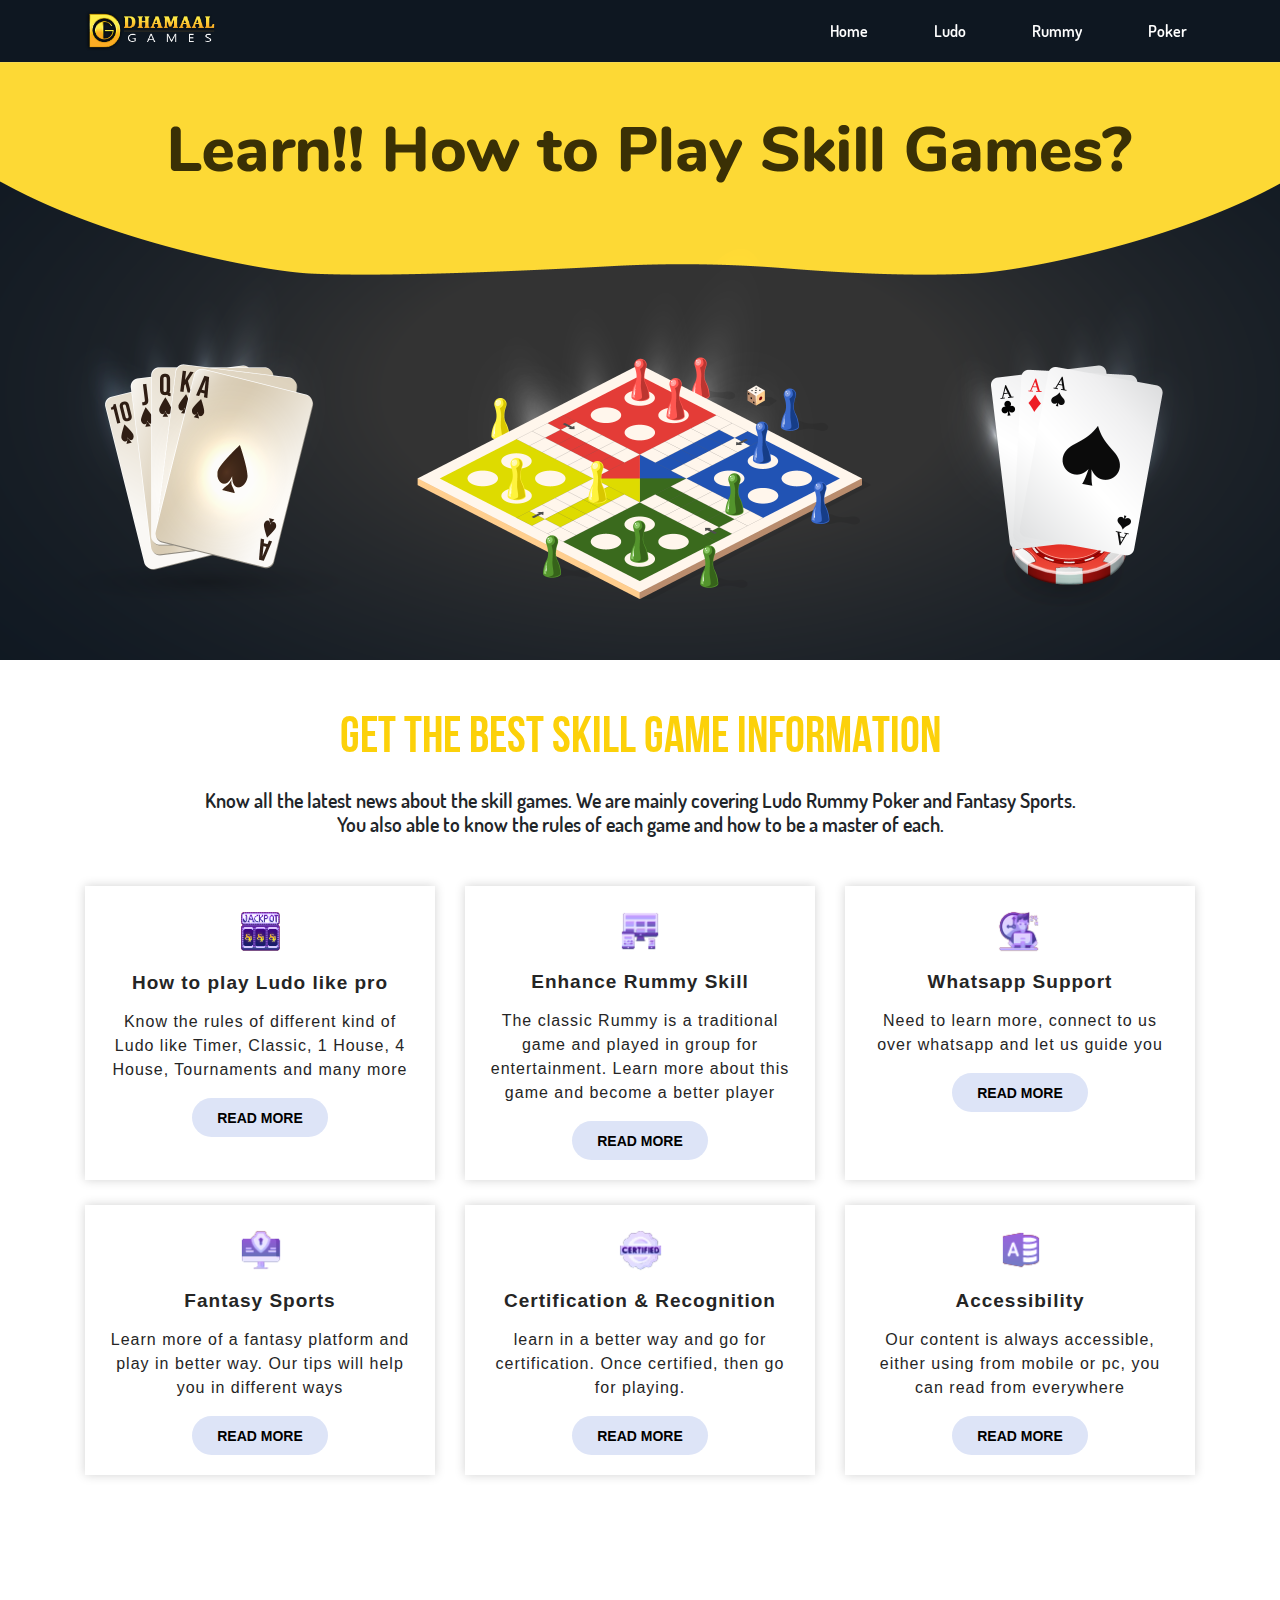
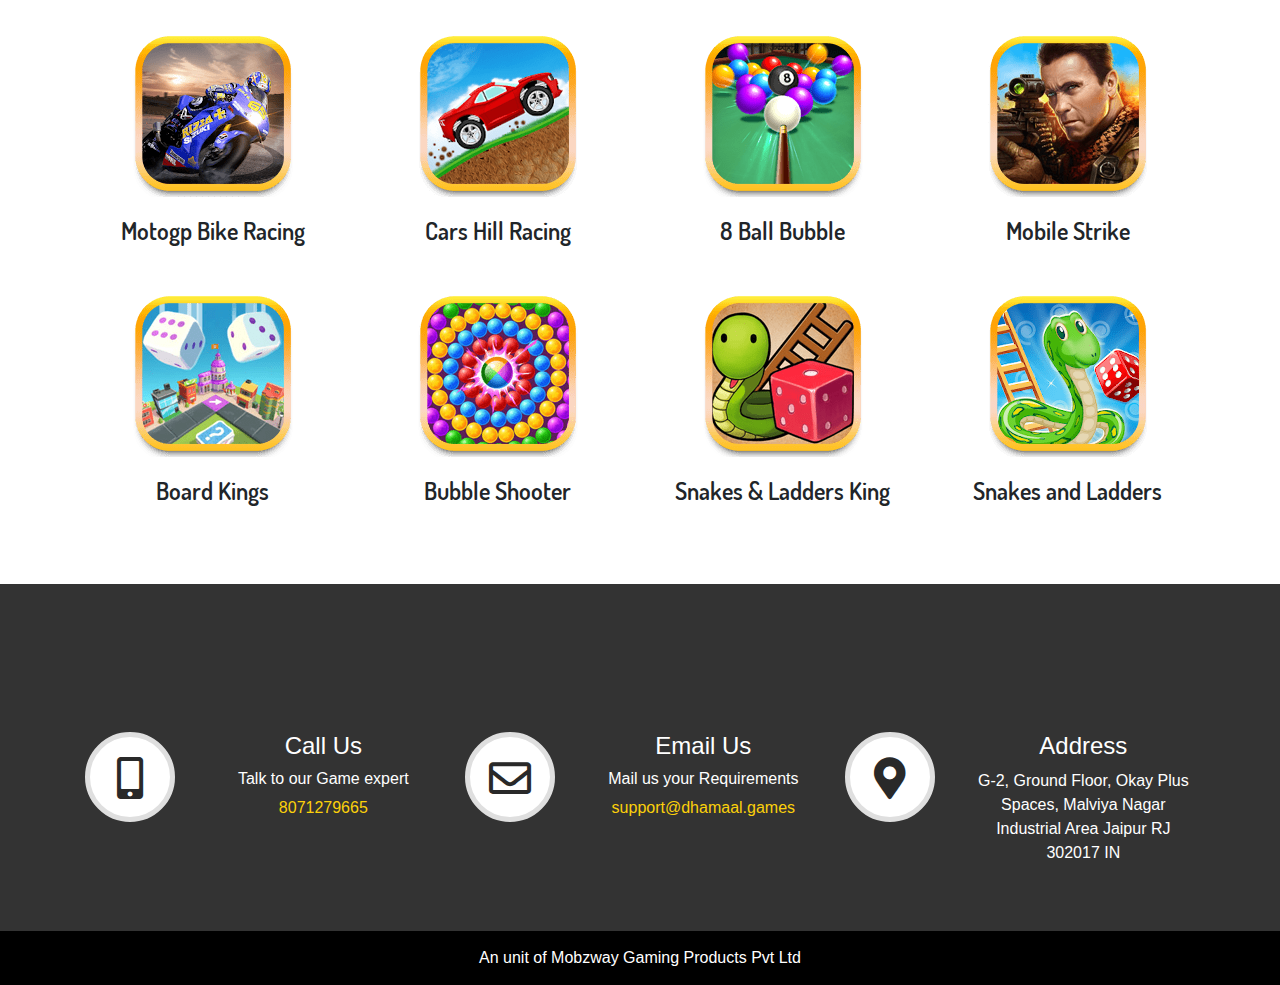
==== index.html @ b9a36ab2 "Add files via upload" ====
<!DOCTYPE html>
<html><head>
<meta http-equiv="content-type" content="text/html; charset=UTF-8">
    <meta charset="UTF-8">
    <meta name="viewport" content="width=device-width, initial-scale=1.0">
    <meta http-equiv="X-UA-Compatible" content="ie=edge">
    <meta author="Rahul Goyal">
    <title>Dhamaal Games</title>
    <meta name="Description" content="mobzway">
    <meta name="robots" content="index, follow">
    <meta name="Language" content="English">
    <meta property="og:title" content="Best Game Development Company - Hire Game Developers">
    <meta property="og:url" content="http://www.yourdomain.com">
    <meta property="og:type" content="website">
    <meta property="og:description" content="Your 160-character description here">
    <meta property="og:image" content="http://www.yourdomain.com /image-name.jpg">
    <meta name="twitter:card" content="summary">
    <meta name="twitter:title" content="Best Game Development Company - Hire Game Developers">
    <meta name="twitter:description" content="Leading game development company develops 2d, 3d games for iOS, Android, Cross-platforms. Top Game designers &amp; developers in India for Unity, AR, VR, HTML5.">
    <meta name="twitter:url" content="http://www.yourdomain.com">
    <meta name="twitter:image" content="http://www.yourdomain.com /image-name.jpg">
    <link rel="stylesheet" href="assets/css/bootstrap.min.css">
    <link rel="stylesheet" href="assets/css/style.css">
    <link rel="stylesheet" href="assets/css/all.css" integrity="sha384-50oBUHEmvpQ+1lW4y57PTFmhCaXp0ML5d60M1M7uH2+nqUivzIebhndOJK28anvf" crossorigin="anonymous">
    <link rel="stylesheet" type="text/css" href="assets/css/animate.css">
    <link rel="stylesheet" href="https://use.fontawesome.com/releases/v5.6.3/css/all.css" integrity="sha384-UHRtZLI+pbxtHCWp1t77Bi1L4ZtiqrqD80Kn4Z8NTSRyMA2Fd33n5dQ8lWUE00s/" crossorigin="anonymous">
     <!-- <link href="https://fonts.googleapis.com/css2?family=Rajdhani:wght@300;400;500;600;700&display=swap" rel="stylesheet"> --> 
</head>
<body>
    
    <!-- header -->
    <header class="fixed-top">
        <div class="container">
            <nav class="navbar navbar-expand-lg">
              <a class="navbar-brand" href="index.html">
                  <img src="assets/img/brand_form.png">
              </a>
              <button class="navbar-toggler collapsed" type="button" data-toggle="collapse" data-target="#collapsibleNavbar" aria-expanded="false">
                <i class="fas fa-bars"></i>
              </button>
              <div class="navbar-collapse collapse" id="collapsibleNavbar" style="">
                <ul class="navbar-nav ml-auto">
                  <li class="nav-item">
                    <a class="nav-link" href="index.html">Home</a>
                  </li>
                  <li class="nav-item">
                    <a class="nav-link" href="ludo.html">Ludo</a>
                  </li>
                  <li class="nav-item">
                    <a class="nav-link" href="rummy.html">Rummy</a>
                  </li>
                  <li class="nav-item">
                    <a class="nav-link" href="poker.html">Poker</a>
                  </li>    
                </ul>
              </div>  
            </nav>
        </div>
    </header>

    <!-- Banner -->
    <section class="banner banner-block" style="">
        <img src="assets/img/banner.png" class="w-100">
        <!-- <div class="overlay_contact_form">
            <img src="assets/img/brand_form.png">
            <h5>WANT TO TRY OUR SOFTWARE?</h5>
            <p>Please share the following details to get a quote &amp; demo of our game software</p>
            <form>
                <div class="input-container">
                    <i class="fa fa-user icon"></i>
                    <input class="input-field" type="text" placeholder="Name" name="name">
                </div>

                <div class="input-container">
                    <i class="fa fa-envelope icon"></i>
                    <input class="input-field" type="email" placeholder="Email" name="email">
                </div>
              
                <div class="input-container">
                    <i class="fa fa-key icon"></i>
                    <input class="input-field" type="password" placeholder="Mobile/Whatsapp" name="pass">
                </div>

                <div class="form_btn">
                    <button type="submit" class="btn">Submit</button>
                    <button type="reset" class="btn">Reset</button>
                </div>
            </form>
        </div> -->
    </section>

    <!-- features -->
    <section class="buy_experience">
        <div class="container">
            <!-- <div class="heading_title text-center">
                <h1><span>FEATURES</span> OF POKER GAME DEVELOPED BY US</h1>
            </div> -->
            <div class="col-md-12 text-center">
                <div class="wow bounceInLeft" data-wow-duration="2s" style="visibility: visible; animation-duration: 2s; animation-name: bounceInLeft;">
                    <h2 class="sub_title"><span class="yellow">Get the best skill</span> <span class="black"> game information</span>
                </h2></div>
            </div>

            <div class="sub_head text-center">
                <h5>Know all the latest news about the skill games. We are mainly covering Ludo Rummy Poker and Fantasy Sports. You also able to know the rules of each game and how to be a master of each.</h5>
            </div>

            <div class="row">
      <div class="col-md-4">
        <div class="w-100 ern text-center">
          <img src="assets/img/1-01.png">
          <h2>How to play Ludo like pro</h2>
          <p>Know the rules of different kind of Ludo like Timer, Classic, 1 House, 4 House, Tournaments and many more</p>
          <a href="ludo.html">
          <button type="button" class="btn btn-outline-primary howToplayEndBtn">READ MORE</button>
        </a>
        </div>
      </div>
      <div class="col-md-4">
        <div class="w-100 ern text-center">
          <img src="assets/img/1-02.png">
          <h2>Enhance Rummy Skill</h2>
          <p>The classic Rummy is a traditional game and played in group for entertainment. Learn more about this game and become a better player</p>
          <a href="rummy.html">
          <button type="button" class="btn btn-outline-primary howToplayEndBtn">READ MORE</button>
      </a>
        </div>
      </div>
      <div class="col-md-4">
        <div class="w-100 ern text-center">
          <img src="assets/img/1-03.png">
          <h2>Whatsapp Support</h2>
          <p>Need to learn more, connect to us over whatsapp and let us guide you </p>
          <button type="button" class="btn btn-outline-primary howToplayEndBtn">READ MORE</button>
        </div>
      </div>
    </div>
    <div class="row" style="margin-top: 25px;">
      <div class="col-md-4">
        <div class="w-100 ern text-center">
          <img src="assets/img/1-04.png">
          <h2>Fantasy Sports</h2>
          <p>Learn more of a fantasy platform and play in better way. Our tips will help you in different ways</p>
          <button type="button" class="btn btn-outline-primary howToplayEndBtn">READ MORE</button>
        </div>
      </div>
      <div class="col-md-4">
        <div class="w-100 ern text-center">
          <img src="assets/img/1-05.png">
          <h2>Certification & Recognition</h2>
          <p>learn in a better way and go for certification. Once certified, then go for playing.</p>
          <button type="button" class="btn btn-outline-primary howToplayEndBtn">READ MORE</button>
        </div>
      </div>
      <div class="col-md-4">
        <div class="w-100 ern text-center">
          <img src="assets/img/1-06.png">
          <h2>Accessibility</h2>
          <p>Our content is always accessible, either using from mobile or pc, you can read from everywhere</p>
          <button type="button" class="btn btn-outline-primary howToplayEndBtn">READ MORE</button>
        </div>
      </div>
    </div>
        </div>
    </section>

    <!-- like product -->
    <section class="like_product">
        <div class="container">
            <!-- <div class="heading_title text-center">
                <h1><span>OUR</span> Game Development Specialization</h1>
            </div> -->
            <div class="col-md-12 text-center">
                <div class="wow bounceInLeft" data-wow-duration="2s" style="visibility: visible; animation-duration: 2s; animation-name: bounceInLeft;">
                    <h2 class="sub_title"><span class="yellow">OUR</span> <span class="black">Game Development Specialization</span></h2>
                </div>
            </div>

            <div class="row row1">
                <div class="col-lg-3 col-md-4 col-sm-6 col-6 col1">
                    <div class="product_image">
                        <img src="assets/img/game-work1.png">
                    </div>
                    <h4>Motogp Bike Racing</h4>
                </div>

                <div class="col-lg-3 col-md-4 col-sm-6 col-6 col1">
                    <div class="product_image">
                        <img src="assets/img/game-work2.png">
                    </div>
                    <h4>Cars Hill Racing</h4>
                </div>

                <div class="col-lg-3 col-md-4 col-sm-6 col-6 col1">
                    <div class="product_image">
                        <img src="assets/img/game-work3.png">
                    </div>
                    <h4>8 Ball Bubble</h4>
                </div>

                <div class="col-lg-3 col-md-4 col-sm-6 col-6 col1">
                    <div class="product_image">
                        <img src="assets/img/game-work4.png">
                    </div>
                    <h4>Mobile Strike</h4>
                </div>

                <div class="col-lg-3 col-md-4 col-sm-6 col-6 col1">
                    <div class="product_image">
                        <img src="assets/img/game-work5.png">
                    </div>
                    <h4>Board Kings</h4>
                </div>

                <div class="col-lg-3 col-md-4 col-sm-6 col-6 col1">
                    <div class="product_image">
                        <img src="assets/img/game-work6.png">
                    </div>
                    <h4>Bubble Shooter</h4>
                </div>

                <div class="col-lg-3 col-md-4 col-sm-6 col-6 col1">
                    <div class="product_image">
                        <img src="assets/img/game-work7.png">
                    </div>
                    <h4>Snakes &amp; Ladders King</h4>
                </div>

                <div class="col-lg-3 col-md-4 col-sm-6 col-6 col1">
                    <div class="product_image">
                        <img src="assets/img/game-work8.png">
                    </div>
                    <h4>Snakes and Ladders</h4>
                </div>

            </div>
        </div>
    </section>

    <!-- contact us -->
    <section class="contact_us" id="contact_section">
        <div class="overlay">
            <div class="container">
                <!-- <div class="heading_title text-center">
                    <h1><span>OUR</span> Game Development Specialization</h1>
                </div> -->
                <div class="col-md-12 text-center">
                    <div class="wow bounceInLeft" data-wow-duration="2s" style="visibility: visible; animation-duration: 2s; animation-name: bounceInLeft;">
                        <h2 class="sub_title"><span class="black_bg_head_yellow">CONTACT</span> <span class="black_bg_head_white">US</span></h2>
                    </div>
                </div>

                <div class="row row1">
                    <div class="col-md-4 contact_column">
                        <div class="row">
                            <div class="col-md-4 col-4 col1">
                                <i class="fas fa-mobile-alt"></i>
                            </div>
                            <div class="col-md-8 col-8 col2">
                                <h4>Call Us</h4>
                                <h6>Talk to our Game expert</h6>
                                <p>8071279665</p>
                            </div>
                        </div>
                    </div>

                    <div class="col-md-4 contact_column">
                        <div class="row">
                            <div class="col-md-4 col-4 col1">
                                <i class="far fa-envelope"></i>
                            </div>
                            <div class="col-md-8 col-8 col2">
                                <h4>Email Us</h4>
                                <h6>Mail us your Requirements</h6>
                                <p>support@dhamaal.games</p>
                            </div>
                        </div>
                    </div>

                    <div class="col-md-4 contact_column">
                        <div class="row">
                            <div class="col-md-4 col-4 col1">
                                <i class="fas fa-map-marker-alt"></i>
                            </div>
                            <div class="col-md-8 col-8 col2">
                                <h4>Address</h4>
                                <address>G-2, Ground Floor, Okay Plus Spaces, Malviya Nagar Industrial Area Jaipur RJ 302017 IN</address>
                            </div>
                        </div>
                    </div>
                </div>
            </div>
        </div>
    </section>

    <footer>
        <p>An unit of Mobzway Gaming Products Pvt Ltd</p>
    </footer>


    

    <script src="assets/js/jquery.js"></script>
    <script src="assets/js/swiper.min.js"></script>
    <script src="assets/js/bootstrap.min.js"></script>
    <script src="assets/js/wow.js"></script>

    <script>
        new WOW().init();
    </script>


</body></html>
---- assets/css/style.css ----
/*********************font family***********************/
@font-face{
  font-family: 'BebasNeue Bold';
  src: url('../font/BebasNeue Bold.ttf');
}
@font-face{
  font-family: 'Dosis-SemiBold';
  src: url('../font/Dosis-SemiBold.ttf');
}
@font-face{
  font-family: 'Dosis-Book';
  src: url('../font/Dosis-Book.ttf');
}
.fa-user::before {
  content: "\f007";
}
/*********************common css***********************/
.yellow{animation:yellow_black 8s infinite  ease;}
.black{animation:black_yellow 8s infinite  ease;}
@keyframes yellow_black {0%{color:#fcd10a;}50%{color:#202020;}100%{color:#fcd10a;}}
@keyframes black_yellow {0%{color:#202020;}50%{color:#fcd10a;}100%{color:#202020;}}

.black_bg_head_yellow {color: #fcd10a;animation: myy 8s infinite ease;}
.black_bg_head_white {color: #fff;animation: myyy 8s infinite ease;}
@keyframes myy {0% {color: #fcd10a;}50% {color: #fff;}100% {color: #fcd10a;}}
@keyframes myyy {0% {color: #fff;}50% {color: #fcd10a;}100% {color: #fff;}}

.sub_title {
  padding: 50px 0 10px 0;
    font-size: 50px;
    font-family: 'BebasNeue Bold';
    font-weight: normal;
    text-transform: uppercase;
    color: #fcd10a;
}
.sub_head h5{
  font-family: 'Dosis-SemiBold';
  padding-bottom: 50px;
  width: 80%;
  margin: auto;
}

.contact_btn{
  background-color: #fcd10a;
    color: black;
    padding: 5px 24px;
    border-radius: 25px;
    font-size: 24px;
    margin-top: 20px;
    font-family: 'BebasNeue Bold';
    position: relative;
    z-index: 0;
  display: inline-block;
}
.contact_btn:before{
  position: absolute;
  content:'';
  width: 100%;
  height: 100%;
  background-color: #fff;
  border-radius: 20px;
  transform: scaleY(0);
  transform-origin: top;
  transition: ease 0.3s;
  left: 0;
  top:0;
  z-index: -1;
}
.contact_btn:hover:before{
  transform: scaleY(1);
}
.contact_btn:hover{
  color:#202020;
  text-decoration: none;
}


/*********************header css***********************/
header{
  background-color: #0e1721;
  padding: 5px 0px;
  box-shadow: 0 0 1px 0px #ddd;
}
header .navbar{
  padding: 0;
}
header .navbar button{
  background-color: white;
}
header .navbar button:focus{
  outline: none;
}
header .navbar img{
  width: 130px;
}
header .navbar .collapse ul li {
  margin-left: 50px;
}
header .navbar .collapse ul li a{
  color: white;
  font-family: 'Dosis-SemiBold';
}
header .navbar .collapse ul li a:hover{
  color: #fcd10a;
}

/*********************banner css***********************/
/*.banner{
  height: 100vh;
  background-size: cover;
}*/
.banner .overlay_contact_form{
    position: absolute;
    right: 9%;
    top: 55%;
    transform: translateY(-50%);
    background-color: #000000d1;
    width: 27%;
    padding: 20px;
    text-align: center;
    border-radius: 20px;
}
.banner .overlay_contact_form img{
  width: 60%;
}
.banner .overlay_contact_form h5{
  background-color: #0080009c;
    color: white;
    padding: 10px;
    margin-top: 20px;
    border-radius: 25px;
}
.banner .overlay_contact_form p{
  font-size: 14px;
  color: white;
  padding: 15px 0px;
}
.banner .overlay_contact_form form .input-container {
    display: flex;
    width: 100%;
    margin-bottom: 20px;
}
.banner .overlay_contact_form form .input-container .icon {
    padding: 10px;
    background-color: #0080009c;
    color: white;
    text-align: center;
    border: 1px solid gray;
}
.banner .overlay_contact_form form .input-container .input-field {
    width: 100%;
  padding-left: 10px;
    outline: none;
    border-radius: 0;
    border: 1px solid gray;
    border-left: none;
    font-size: 14px;
    background-color: #000000d1;
    color: white;
}
.banner .overlay_contact_form form .btn {
    background-color: #0080009c;
    color: white;
    padding: 8px 0px;
    width: 30%;
    border: none;
    cursor: pointer;
}
.banner .overlay_contact_form form .btn:hover {
    background-color: green;
}
.banner .overlay_contact_form form .btn:focus{
  box-shadow: none;
}

/*********************buy teen patti software css***********************/
.buy_experience .row1 .col1{
  text-align: center;
    padding: 30px 20px;
    box-shadow: 0px 0px 10px #d2d2d2;
    margin-bottom: 50px;
}
.buy_experience .row1 .col1:hover{
    box-shadow: 0px 0px 20px #d2d2d2;
}
.buy_experience .row1 .col1 .image{
  margin: auto;
    background-color: black;
    border-radius: 50%;
    width: 120px;
    height: 120px;
}
.buy_experience .row1 .col1 .image img{
  width: 80px;
  padding-top: 20px;
}
.buy_experience .row1 .col1 h4{
  padding-top: 25px;
    font-family: 'Dosis-SemiBold';
}

/*********************like_product section***************************/
.like_product{
  background-image: url('../img/feature_bg.png');
  background-size: cover;
}
.like_product .row1{
  padding: 10px 0px 50px 0px;
}
.like_product .row1 .col1{
  text-align: center;
  padding-top: 20px;
}

.like_product .row1 .col1 h4{
  font-family: 'Dosis-SemiBold';
  padding: 20px 0px;
} 

/*********************contact us section***************************/
.contact_us{
  background-image: url('../img/contact_bg.jpg');
  background-size: cover;
}
.contact_us .overlay{
  background-color: #000000cc;
}
.contact_us .row1{
  padding-top: 20px;
}
.contact_us .row1 .contact_column{
  padding-bottom: 50px;
}
.contact_us .row1 .col1 i{
  background-color: white;
  color: #292929;
  font-size: 42px;
  width: 90px;
  height: 90px;
  border-radius: 50%;
  padding-top: 20px;
  text-align: center;
  border: 5px solid #dfdfdf;
}
.contact_us .row1 .col2{
  text-align: center;
  color: white;
}
.contact_us .row1 .col2 p{
  color: #fcd10a;
}
.ern {
  height: 100%;
}
.ern {
  box-shadow: 0px 0px 10px #d2d2d2;
  padding: 20px;
  transition: all .4s linear;
}
.ern:hover {
  box-shadow: 0px 0px 20px #d2d2d2;
}
.ern img {
  width: 50px;
}
.ern h2 {
  font-size: 19px;
  font-weight: 700;
  letter-spacing: 1px;
  color: #252525;
  letter-spacing: 1px;
  margin: 15px 0;
}
.ern p, .contentblack {
  color: #252525;
  font-weight: 300;
  letter-spacing: 1px;
}

/*********************footer section***************************/
footer{
  background-color: black;
}
footer p{
  color: white;
  padding: 15px;
  margin: 0;
  text-align: center;
}
.banners img {
  width: 100%;
  height: auto;
}
.bg-one {
  background: #F8F9FA;
}
.my-sm-5 {
  margin-bottom: 3rem !important;
}
.text-muted {
  color: #6c757d;
}
.image-wrapper {
  background-size: cover;
  background-position: center;
  background-repeat: no-repeat;
  height: auto;
}
.howToplayEndBtn {
  background: #dde4f7;
  padding: 10px 25px 8px;
  border: none;
  font-weight: bold;
  font-size: 14px;
  border-radius: 2rem;
}
.text-center .text-dark ~ .text-muted {
  font-weight: 600 !important;
  color: #343a40 !important;
}
#content p {
  color: #343a40 !important;
}
.accordion-item-header {
  min-height: 3.5rem;
  line-height: 1.25rem;
  font-weight: bold;
  display: flex;
  align-items: center;
  position: relative;
  cursor: pointer;
}
.faqs-rummy .accordion-item {
  border-bottom: 0px !important;
}
.accordion-item {
  background-color: #fff;
  color: #111;
  margin: 0.5rem 0;
}

.accordion-item-header::after {

    content: "\002B";
    font-size: 2rem;
    position: absolute;
    right: 1rem;

}
.faqs p {
  color: #343a40;
}
.accordion-item-header.active::after {
  content: "\2212";
}
.faqs-rummy .accordion-item .accordion-item-body-content {
  border-image: linear-gradient(to right, transparent, #34495e, transparent) 1 !important;
}
.accordion-item-body-content {
  padding: 1rem 0;
  line-height: 1.5rem;
  border-top: 1px solid;
}
#glossary-faq .col-md-6 img.marg-auto {
  width: 140px;
  height: 140px;
}
.marg-auto {
  display: block;
  margin: 0 auto;
  margin-bottom: 0px;
}
.btn:not(:disabled):not(.disabled) {
  cursor: pointer;
  color: #000 !important;
}
.buttonRadius {
  border-radius: 2rem;
  vertical-align: middle;
}
.bg-light {
  background-color: #f8f9fa !important;
}

.img-fluid {
  display: block;
  width: 100%;
  border-radius: 8px;
  transition: transform 400ms;
  transform: scale(0.9);
  transform-origin: center center;
  z-index: 1;
}
.img-fluid {
  max-width: 100%;
  height: auto;
}
.splide .splide__slide.is-active img {
  transform: scale(1.3);
  position: relative;
  z-index: 999;
}
.sub-hd-block {
  font-family: 'BebasNeue Bold';
  font-size: 28px;
}
section#content {
  padding: 2rem 0;
}
.accordion-item-body {
  clear: both;
}
.accordion-item-body {
  max-height: 0;
  overflow: hidden;
  transition: max-height 0.2s ease-out;
}
.imageclass-add img {
  width: 100%;
  margin-top: 95px;
}
.banners-top ~ .mobnumRow.bg-one .my-sm-5 {
  margin-top: 0 !important;
}
.list-block-all {
  padding: 0;
}
body {
  padding-top: 60px;
}
.howToplayEndBtn:hover {
  background: #fdd935;
}




  @media (min-width: 576px)
.p-sm-3 {
  padding: 1rem !important;
}
}
@media screen and (max-width: 767px){
  .banner .overlay_contact_form{
      width: 75%;
      top: 58%;
      right: 0;
      left: 0;
      margin: 0px auto;
  }
  .sub_title {
    font-size: 34px;
  }
  .like_product .row1 .col1 h4 {
    font-size: 17px;
    padding: 10px 0px;
  }
  .buy_experience .row1 .col1 {
    padding: 15px;
  }
  .buy_experience .row1 .col1 h4 {
    font-size: 17px;
    padding-top: 15px;
  }
}

@media screen and (max-width: 991px){
  header .navbar .collapse ul li {
    margin-left: 0px;
  }
}

@media screen and (min-width: 768px) and (max-width: 991px){
  .banner .overlay_contact_form{
      width: 37%;
  }
  .contact_us .row1 .col1 i{
    font-size: 30px;
    width: 70px;
    height: 70px;
    padding-top: 18px;
    border: 3px solid #dfdfdf;
  }
}

@media screen and (min-width: 992px) and (max-width: 1199px){
  .banner .overlay_contact_form{
      width: 32%;
  }
}
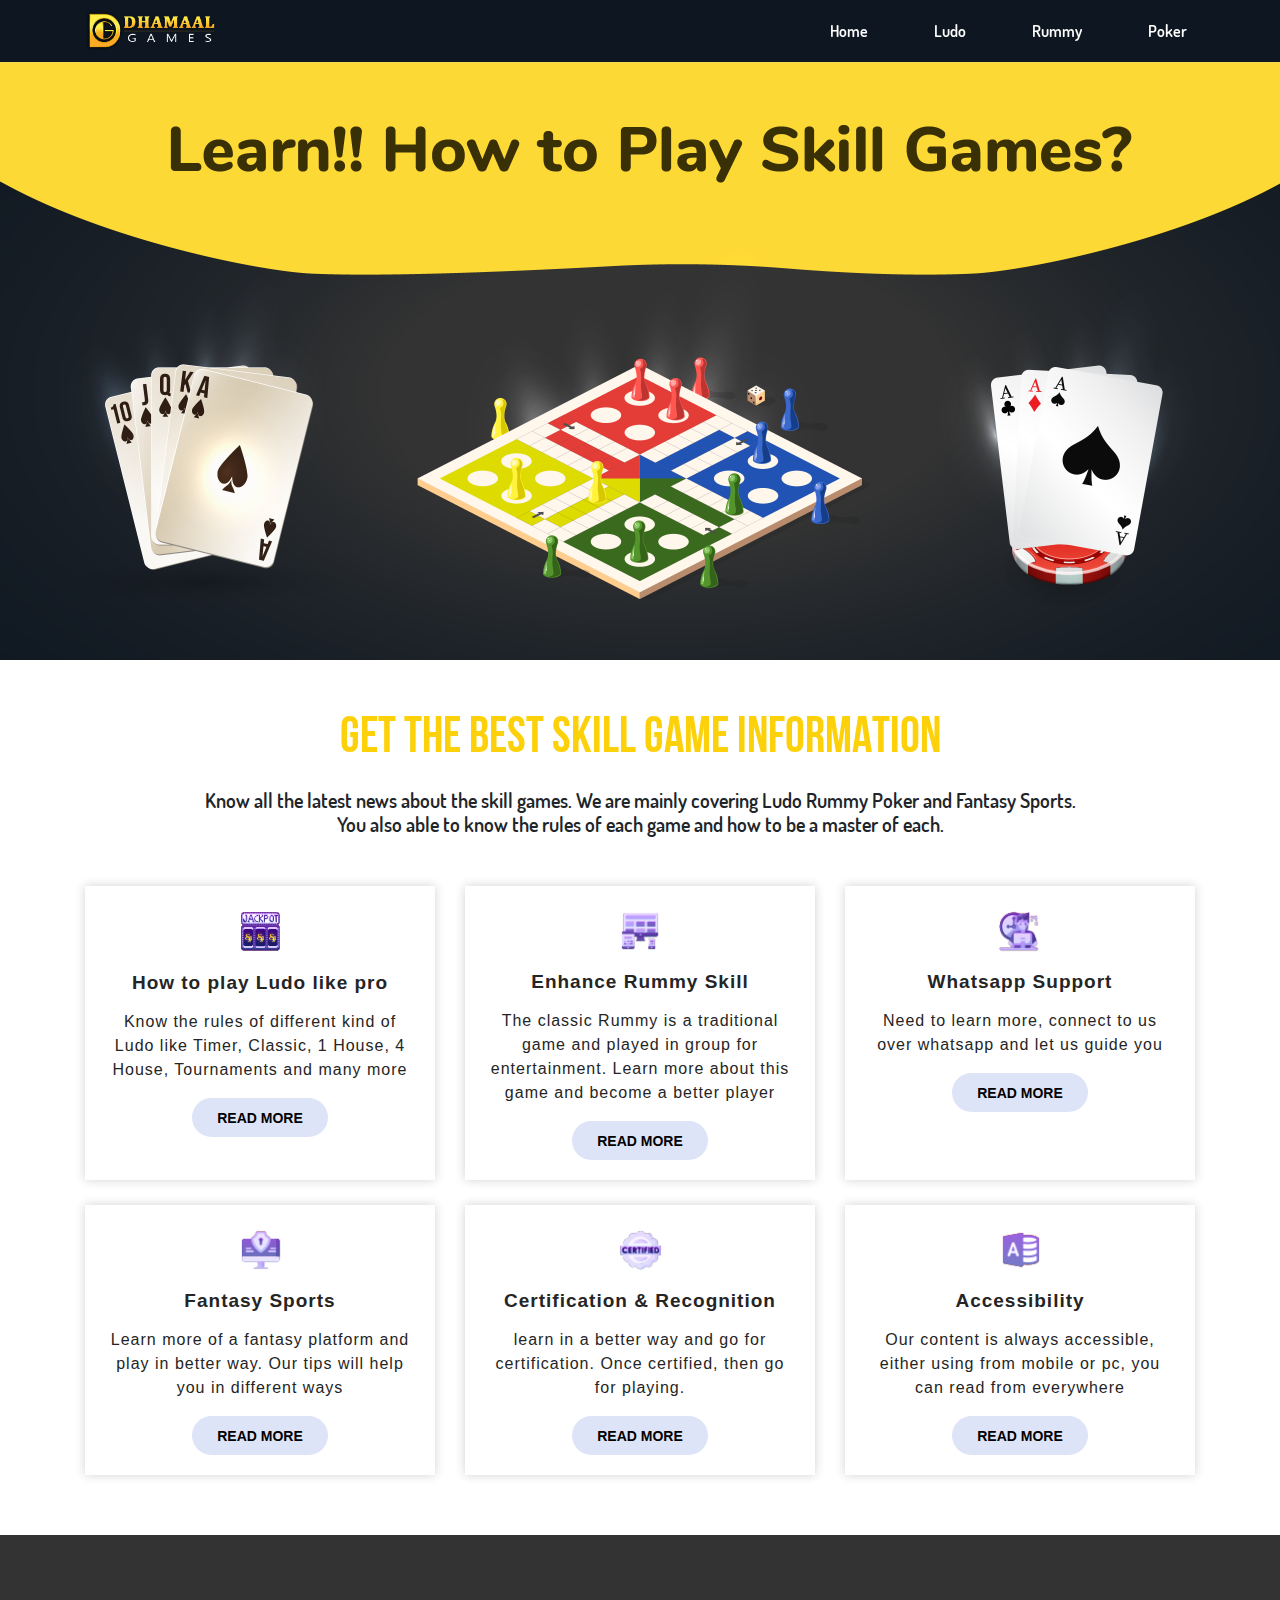
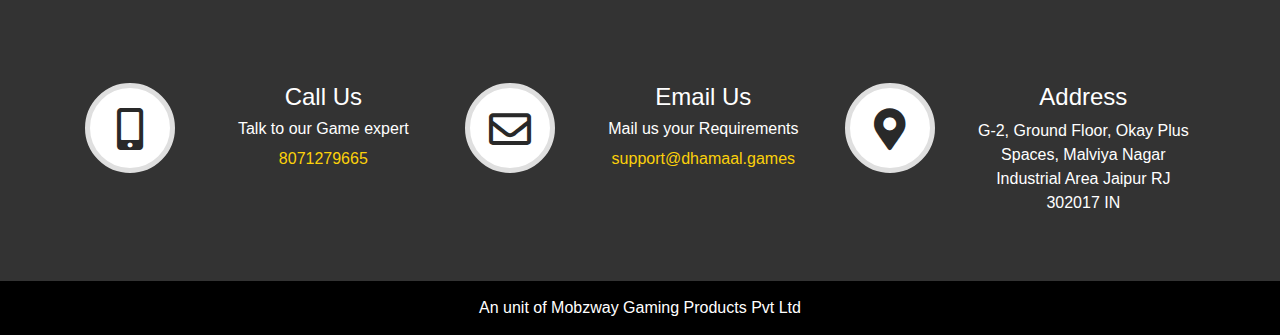
==== commit b3d262ae: "Add files via upload" ====
--- a/index.html
+++ b/index.html
@@ -90,7 +90,7 @@
     </section>
 
     <!-- features -->
-    <section class="buy_experience">
+    <section class="buy_experience" style="padding-bottom: 60px;">
         <div class="container">
             <!-- <div class="heading_title text-center">
                 <h1><span>FEATURES</span> OF POKER GAME DEVELOPED BY US</h1>
@@ -165,11 +165,9 @@
     </section>
 
     <!-- like product -->
-    <section class="like_product">
+    <!-- <section class="like_product">
         <div class="container">
-            <!-- <div class="heading_title text-center">
-                <h1><span>OUR</span> Game Development Specialization</h1>
-            </div> -->
+           
             <div class="col-md-12 text-center">
                 <div class="wow bounceInLeft" data-wow-duration="2s" style="visibility: visible; animation-duration: 2s; animation-name: bounceInLeft;">
                     <h2 class="sub_title"><span class="yellow">OUR</span> <span class="black">Game Development Specialization</span></h2>
@@ -235,7 +233,7 @@
 
             </div>
         </div>
-    </section>
+    </section> -->
 
     <!-- contact us -->
     <section class="contact_us" id="contact_section">
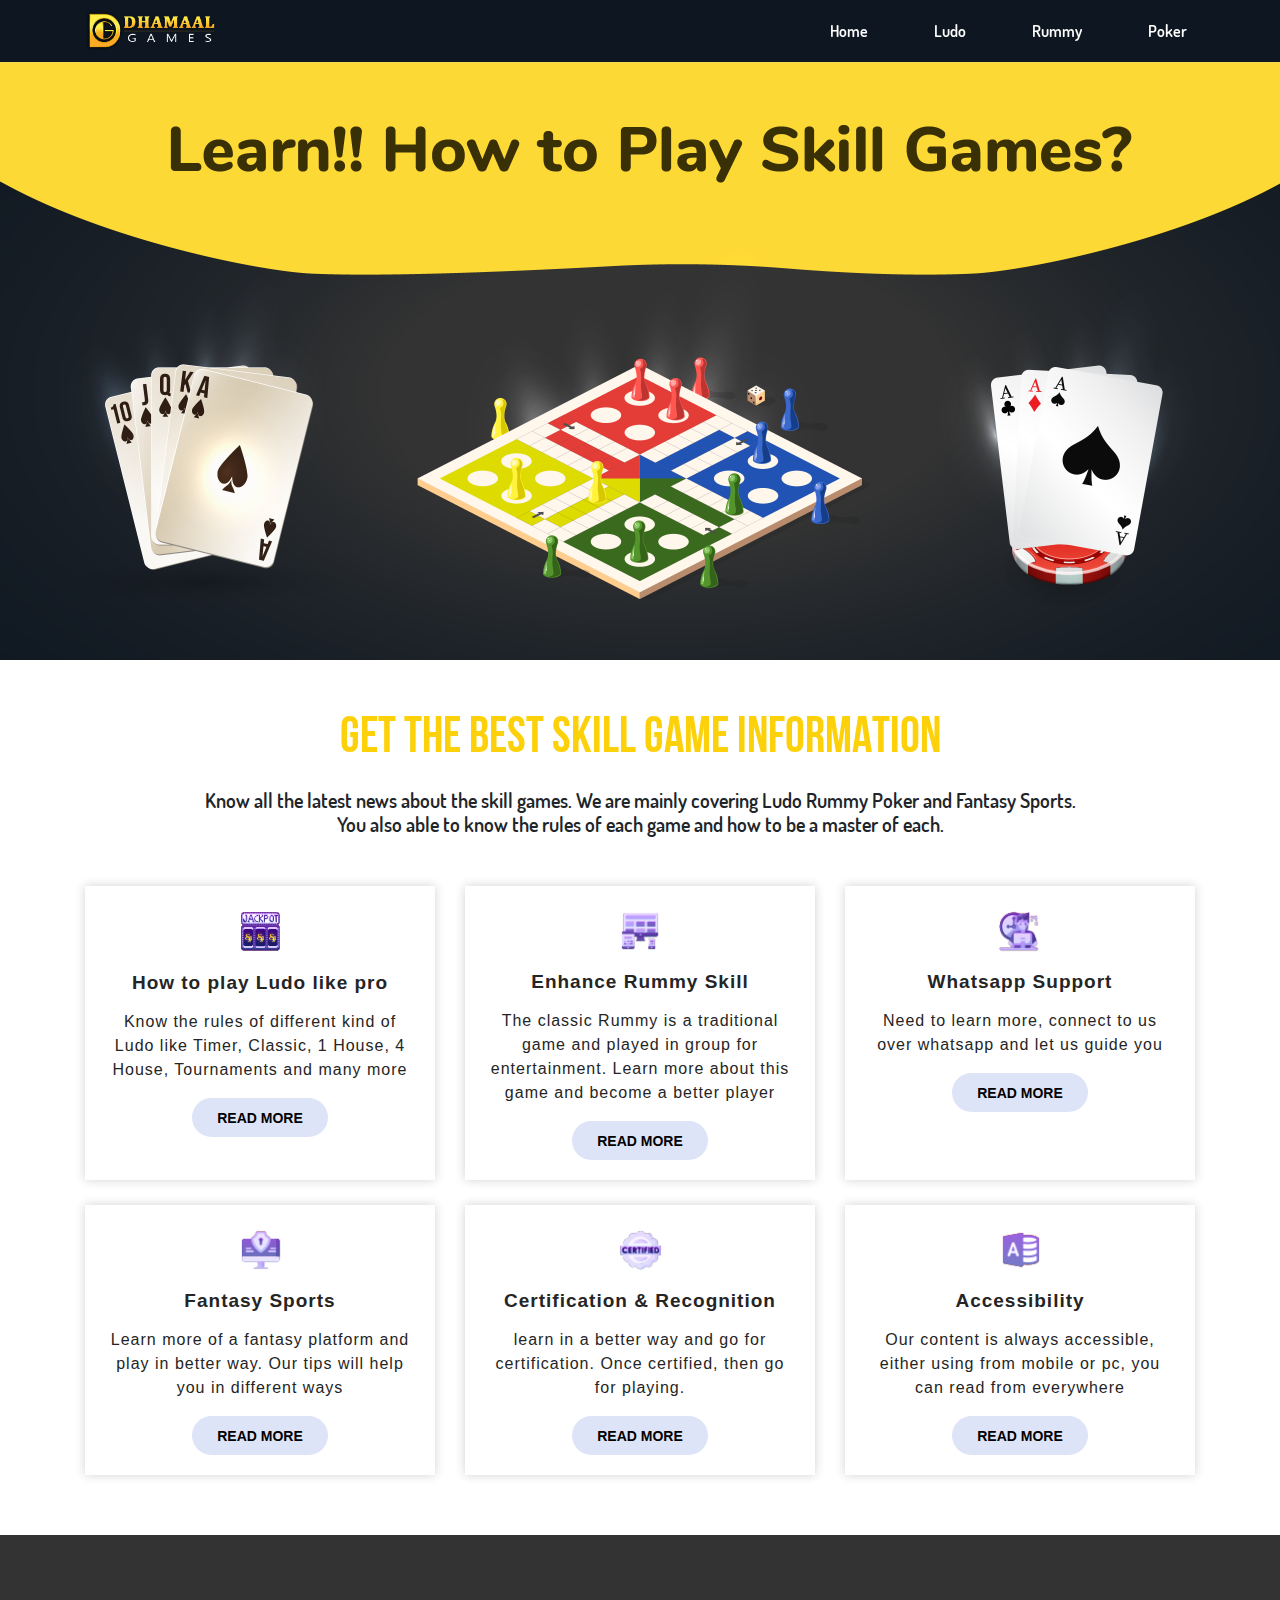
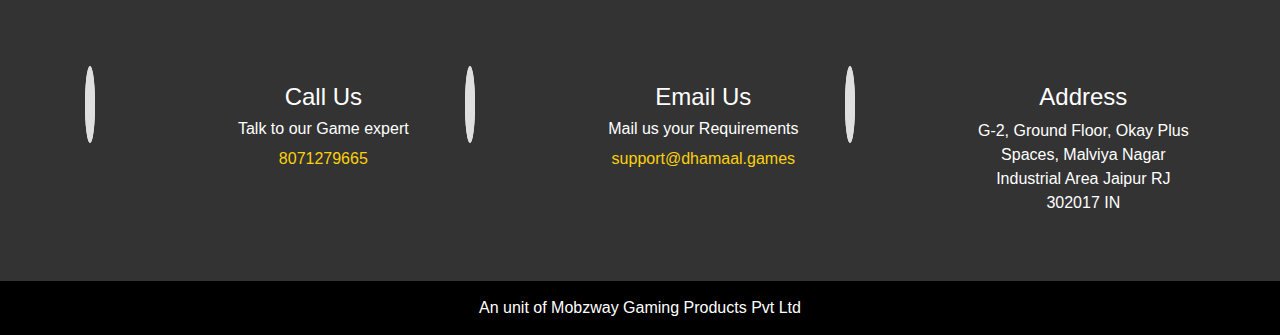
==== commit 14aa3325: "Add files via upload" ====
--- a/index.html
+++ b/index.html
@@ -21,7 +21,7 @@
     <meta name="twitter:image" content="http://www.yourdomain.com /image-name.jpg">
     <link rel="stylesheet" href="assets/css/bootstrap.min.css">
     <link rel="stylesheet" href="assets/css/style.css">
-    <link rel="stylesheet" href="assets/css/all.css" integrity="sha384-50oBUHEmvpQ+1lW4y57PTFmhCaXp0ML5d60M1M7uH2+nqUivzIebhndOJK28anvf" crossorigin="anonymous">
+    
     <link rel="stylesheet" type="text/css" href="assets/css/animate.css">
     <link rel="stylesheet" href="https://use.fontawesome.com/releases/v5.6.3/css/all.css" integrity="sha384-UHRtZLI+pbxtHCWp1t77Bi1L4ZtiqrqD80Kn4Z8NTSRyMA2Fd33n5dQ8lWUE00s/" crossorigin="anonymous">
      <!-- <link href="https://fonts.googleapis.com/css2?family=Rajdhani:wght@300;400;500;600;700&display=swap" rel="stylesheet"> --> 
@@ -164,76 +164,7 @@
         </div>
     </section>
 
-    <!-- like product -->
-    <!-- <section class="like_product">
-        <div class="container">
-           
-            <div class="col-md-12 text-center">
-                <div class="wow bounceInLeft" data-wow-duration="2s" style="visibility: visible; animation-duration: 2s; animation-name: bounceInLeft;">
-                    <h2 class="sub_title"><span class="yellow">OUR</span> <span class="black">Game Development Specialization</span></h2>
-                </div>
-            </div>
-
-            <div class="row row1">
-                <div class="col-lg-3 col-md-4 col-sm-6 col-6 col1">
-                    <div class="product_image">
-                        <img src="assets/img/game-work1.png">
-                    </div>
-                    <h4>Motogp Bike Racing</h4>
-                </div>
-
-                <div class="col-lg-3 col-md-4 col-sm-6 col-6 col1">
-                    <div class="product_image">
-                        <img src="assets/img/game-work2.png">
-                    </div>
-                    <h4>Cars Hill Racing</h4>
-                </div>
-
-                <div class="col-lg-3 col-md-4 col-sm-6 col-6 col1">
-                    <div class="product_image">
-                        <img src="assets/img/game-work3.png">
-                    </div>
-                    <h4>8 Ball Bubble</h4>
-                </div>
-
-                <div class="col-lg-3 col-md-4 col-sm-6 col-6 col1">
-                    <div class="product_image">
-                        <img src="assets/img/game-work4.png">
-                    </div>
-                    <h4>Mobile Strike</h4>
-                </div>
-
-                <div class="col-lg-3 col-md-4 col-sm-6 col-6 col1">
-                    <div class="product_image">
-                        <img src="assets/img/game-work5.png">
-                    </div>
-                    <h4>Board Kings</h4>
-                </div>
-
-                <div class="col-lg-3 col-md-4 col-sm-6 col-6 col1">
-                    <div class="product_image">
-                        <img src="assets/img/game-work6.png">
-                    </div>
-                    <h4>Bubble Shooter</h4>
-                </div>
-
-                <div class="col-lg-3 col-md-4 col-sm-6 col-6 col1">
-                    <div class="product_image">
-                        <img src="assets/img/game-work7.png">
-                    </div>
-                    <h4>Snakes &amp; Ladders King</h4>
-                </div>
-
-                <div class="col-lg-3 col-md-4 col-sm-6 col-6 col1">
-                    <div class="product_image">
-                        <img src="assets/img/game-work8.png">
-                    </div>
-                    <h4>Snakes and Ladders</h4>
-                </div>
-
-            </div>
-        </div>
-    </section> -->
+    
 
     <!-- contact us -->
     <section class="contact_us" id="contact_section">
--- a/assets/css/style.css
+++ b/assets/css/style.css
@@ -40,39 +40,6 @@
   margin: auto;
 }
 
-.contact_btn{
-  background-color: #fcd10a;
-    color: black;
-    padding: 5px 24px;
-    border-radius: 25px;
-    font-size: 24px;
-    margin-top: 20px;
-    font-family: 'BebasNeue Bold';
-    position: relative;
-    z-index: 0;
-  display: inline-block;
-}
-.contact_btn:before{
-  position: absolute;
-  content:'';
-  width: 100%;
-  height: 100%;
-  background-color: #fff;
-  border-radius: 20px;
-  transform: scaleY(0);
-  transform-origin: top;
-  transition: ease 0.3s;
-  left: 0;
-  top:0;
-  z-index: -1;
-}
-.contact_btn:hover:before{
-  transform: scaleY(1);
-}
-.contact_btn:hover{
-  color:#202020;
-  text-decoration: none;
-}
 
 
 /*********************header css***********************/
@@ -104,74 +71,6 @@
   color: #fcd10a;
 }
 
-/*********************banner css***********************/
-/*.banner{
-  height: 100vh;
-  background-size: cover;
-}*/
-.banner .overlay_contact_form{
-    position: absolute;
-    right: 9%;
-    top: 55%;
-    transform: translateY(-50%);
-    background-color: #000000d1;
-    width: 27%;
-    padding: 20px;
-    text-align: center;
-    border-radius: 20px;
-}
-.banner .overlay_contact_form img{
-  width: 60%;
-}
-.banner .overlay_contact_form h5{
-  background-color: #0080009c;
-    color: white;
-    padding: 10px;
-    margin-top: 20px;
-    border-radius: 25px;
-}
-.banner .overlay_contact_form p{
-  font-size: 14px;
-  color: white;
-  padding: 15px 0px;
-}
-.banner .overlay_contact_form form .input-container {
-    display: flex;
-    width: 100%;
-    margin-bottom: 20px;
-}
-.banner .overlay_contact_form form .input-container .icon {
-    padding: 10px;
-    background-color: #0080009c;
-    color: white;
-    text-align: center;
-    border: 1px solid gray;
-}
-.banner .overlay_contact_form form .input-container .input-field {
-    width: 100%;
-  padding-left: 10px;
-    outline: none;
-    border-radius: 0;
-    border: 1px solid gray;
-    border-left: none;
-    font-size: 14px;
-    background-color: #000000d1;
-    color: white;
-}
-.banner .overlay_contact_form form .btn {
-    background-color: #0080009c;
-    color: white;
-    padding: 8px 0px;
-    width: 30%;
-    border: none;
-    cursor: pointer;
-}
-.banner .overlay_contact_form form .btn:hover {
-    background-color: green;
-}
-.banner .overlay_contact_form form .btn:focus{
-  box-shadow: none;
-}
 
 /*********************buy teen patti software css***********************/
 .buy_experience .row1 .col1{
@@ -199,23 +98,6 @@
     font-family: 'Dosis-SemiBold';
 }
 
-/*********************like_product section***************************/
-.like_product{
-  background-image: url('../img/feature_bg.png');
-  background-size: cover;
-}
-.like_product .row1{
-  padding: 10px 0px 50px 0px;
-}
-.like_product .row1 .col1{
-  text-align: center;
-  padding-top: 20px;
-}
-
-.like_product .row1 .col1 h4{
-  font-family: 'Dosis-SemiBold';
-  padding: 20px 0px;
-} 
 
 /*********************contact us section***************************/
 .contact_us{
@@ -441,13 +323,6 @@
 }
 }
 @media screen and (max-width: 767px){
-  .banner .overlay_contact_form{
-      width: 75%;
-      top: 58%;
-      right: 0;
-      left: 0;
-      margin: 0px auto;
-  }
   .sub_title {
     font-size: 34px;
   }
@@ -471,9 +346,6 @@
 }
 
 @media screen and (min-width: 768px) and (max-width: 991px){
-  .banner .overlay_contact_form{
-      width: 37%;
-  }
   .contact_us .row1 .col1 i{
     font-size: 30px;
     width: 70px;
@@ -483,10 +355,6 @@
   }
 }
 
-@media screen and (min-width: 992px) and (max-width: 1199px){
-  .banner .overlay_contact_form{
-      width: 32%;
-  }
-}
-
-
+
+
+
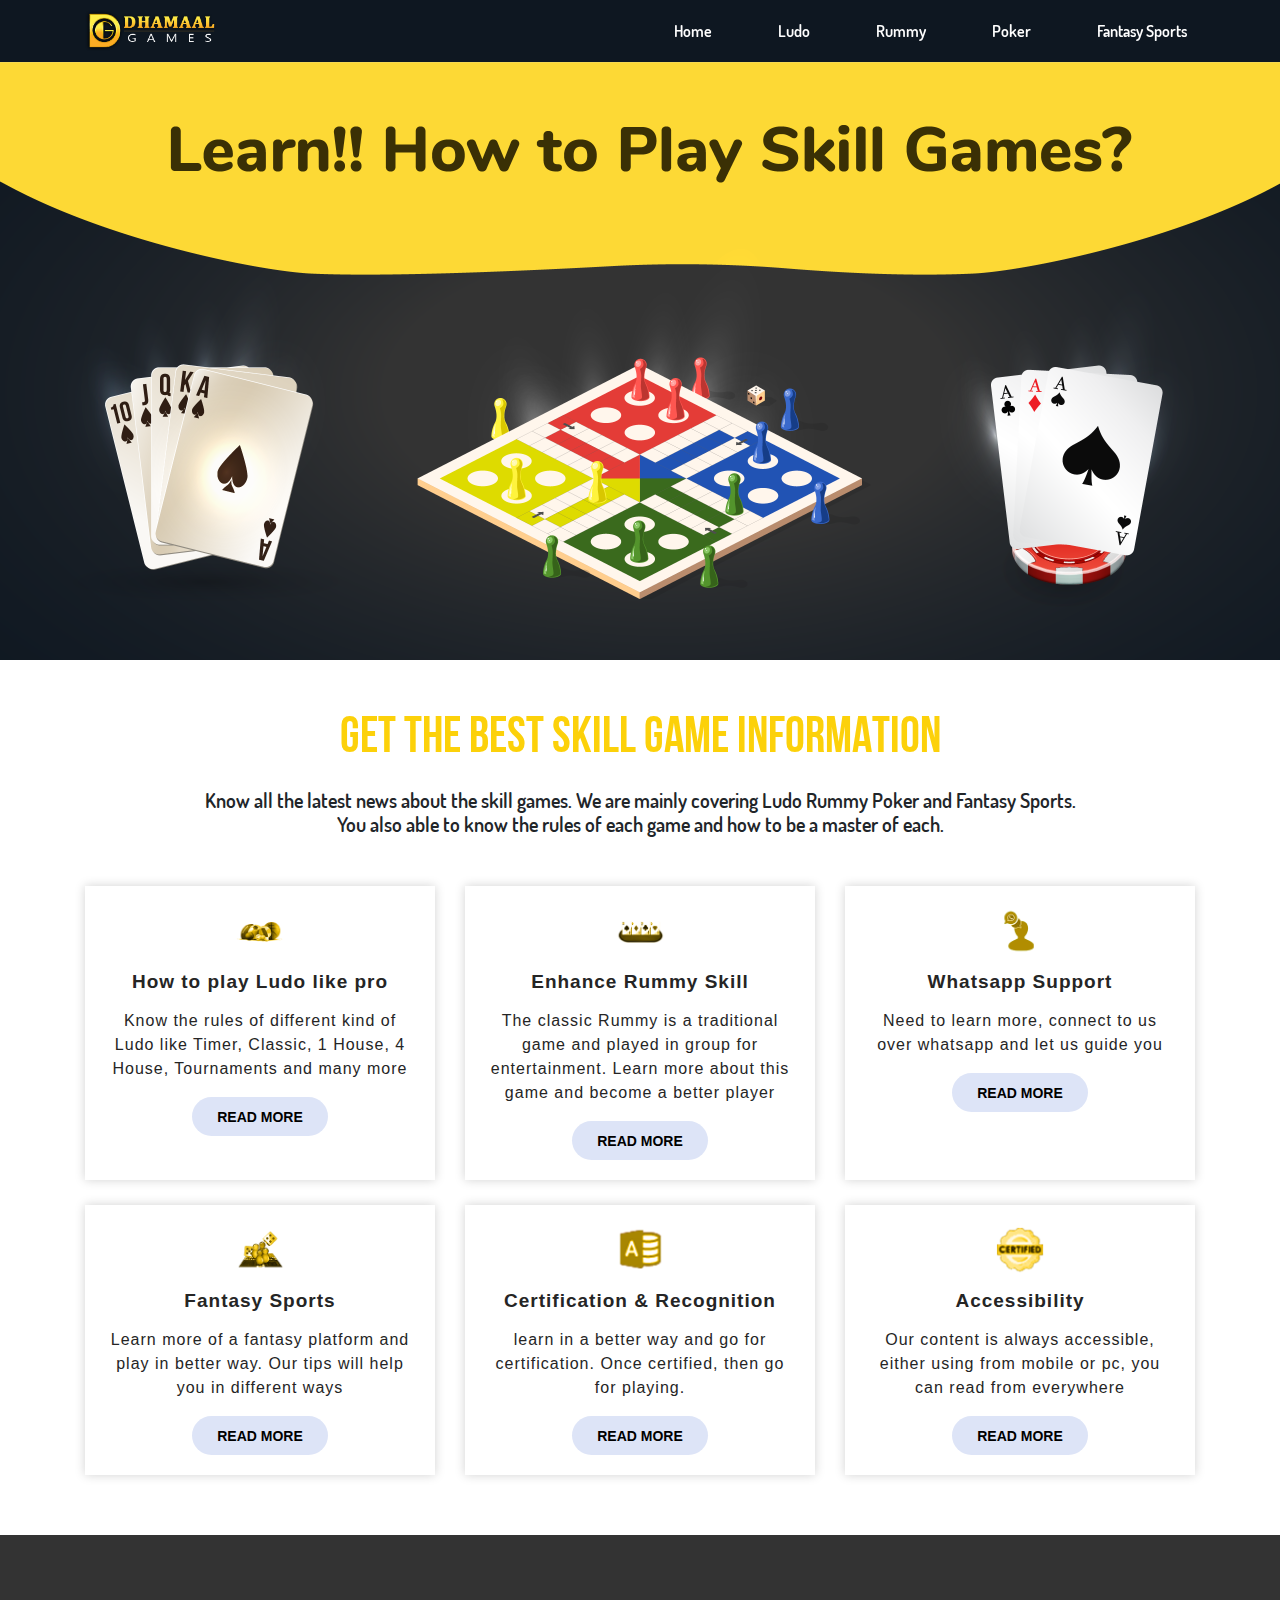
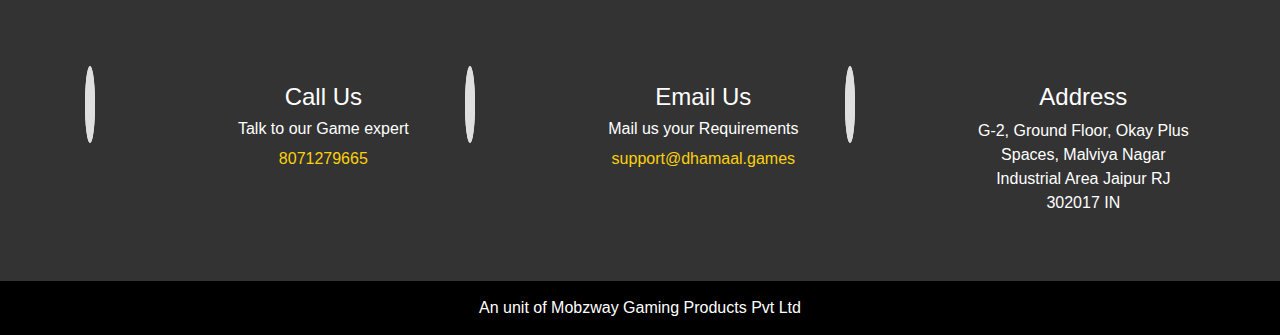
==== commit 500f1fc3: "Add files via upload" ====
--- a/index.html
+++ b/index.html
@@ -51,7 +51,10 @@
                   </li>
                   <li class="nav-item">
                     <a class="nav-link" href="poker.html">Poker</a>
-                  </li>    
+                  </li>  
+                  <li class="nav-item">
+                    <a class="nav-link" href="fantasy-sports.html">Fantasy Sports</a>
+                  </li>  
                 </ul>
               </div>  
             </nav>
--- a/assets/css/style.css
+++ b/assets/css/style.css
@@ -357,4 +357,800 @@
 
 
 
-
+/*Fantasy Sports*/
+.top-banner-in {
+  position: relative;
+  padding-top: 180px;
+  background-size: 100% 100% !important;
+  display: block;
+}
+.top-banner-in::before {
+  position: absolute;
+  background: #feee47;
+  content: '';
+  left: 0;
+  right: 0;
+  top: 0;
+  bottom: 0;
+  opacity: .8;
+}
+.top-banner-in h1 {
+  font-family: 'BebasNeue Bold';
+  font-size: 42px;
+  color: #000;
+  letter-spacing: 1px;
+}
+.top-banner-in h4 {
+  font-size: 18px;
+  color: #000;
+  line-height: 28px;
+  padding: 0 10%;
+  margin: 10px 0 40px 0;
+}
+
+.top-banner-in .player-box {
+  min-height: 670px;
+  background-color: rgba(255, 255, 255, .11);
+  box-shadow: 0 1px 56.56px 44.44px rgba(0, 0, 0, .09);
+  width: 394px;
+  overflow: visible;
+  display: flex;
+  align-items: flex-end;
+  justify-content: center;
+  margin: 0 auto -60px;
+}
+.top-banner-in .player-box .player-b {
+  max-width: 551px;
+  margin-left: 60px;
+}
+.img-fluid1 {
+  max-width: 100%;
+  height: auto;
+}
+.mid-populer-sports {
+  padding: 150px 0 92px;
+  display: block;
+}
+.mid-populer-sports h4 {
+  font-size: 20px;
+  color: #3c3c3c;
+}
+.mid-populer-sports ul {
+  padding: 0;
+  text-align: center;
+  margin: 40px 0;
+  list-style: none;
+}
+.mid-populer-sports ul li {
+  display: inline-block;
+  margin: 0 20px;
+}
+.mid-populer-sports .icon-box {
+  border-bottom: 1px solid #2a51c0;
+  margin: 0 auto;
+  width: 113px;
+  height: 113px;
+  display: flex;
+  flex-direction: column;
+  align-items: center;
+  justify-content: center;
+  text-align: center;
+  transition: all .2s ease;
+  border-radius: 4px;
+  background-color: rgba(255, 255, 255, .122);
+  box-shadow: 0 1px 20.9px 1.1px rgba(0, 0, 0, .1);
+}
+.mid-populer-sports li span {
+  display: block;
+  text-align: center;
+  font-size: 20px;
+  margin-top: 15px;
+}
+.mid-populer-sports .btn-primary {
+  color: #fff;
+  background: #fdd935;
+  border-radius: 100px;
+  font-weight: 600;
+  padding: 12px 55px;
+  font-size: 16px;
+  border: none;
+  outline: 0;
+  box-shadow: 0 1px 20.9px 1.1px rgba(0, 0, 0, .1);
+}
+.magento_wrapper {
+  background: #f5f5f5;
+}
+
+.token_dev_sec {
+  background: #F4F7FC;
+  padding: 100px 15% 70px;
+  background-size: cover !important;
+  position: relative;
+}
+.magento_services_sec .token_dev_sec {
+  background: transparent;
+    background-size: auto;
+}
+
+.token_dev_sec_img {
+  position: relative;
+  z-index: 1;
+  box-shadow: 0px 4px 35px rgba(0, 0, 0, 0.05);
+  border-radius: 10px;
+  overflow: hidden;
+  margin-bottom: 30px;
+}
+.token_card {
+  padding: 0 30px;
+}
+.text-dark, .text-dark * {
+  color: #343a40 !important;
+}
+.nft_title p {
+  margin: 1.4rem auto 0;
+}
+.token_card .nft_title p {
+  font-weight: 300;
+  font-size: 16px;
+  line-height: 1.7;
+  max-width: 100%;
+  font-weight: 400;
+}
+.nft_title p {
+  position: relative;
+}
+
+.btn_theme {
+  background: #fdd935;
+  color: #000 !important;
+  padding: 10px 32px;
+  border-radius: 25px;
+  font-size: 16px;
+  font-weight: 500;
+  text-decoration: none;
+  box-shadow: 0 0 0;
+  box-shadow: 0 0 0 0 rgb(239 88 125 / 40%);
+  display: block;
+  max-width: fit-content;
+}
+.token_dev_sec.token_dev_sec_left::after {
+  content: "";
+  background: #fdd935;
+  height: 100%;
+  width: 30%;
+  position: absolute;
+  left: 0;
+  top: 0;
+}
+.token_dev_sec.token_dev_sec_right::after {
+  content: "";
+  background: #fdd935;
+  height: 100%;
+  width: 30%;
+  position: absolute;
+  right: 0;
+  top: 0;
+}
+.cryptosphere_sec {
+  padding: 80px 0;
+}
+.class_card {
+  background: #ffffff;
+  border-radius: 15px;
+  padding: 40px;
+}
+.btn-orange {
+  background: #fdd935 !important;
+}
+.ourwork {
+  padding: 70px 0px 70px 0;
+}
+.ourwork ul.nav-tabs {
+  margin-left: -15px;
+  padding: 50px 0;
+  border-right: 1px solid #cdcdcd;
+  display: block;
+  position: relative;
+  border-bottom: none;
+}
+.ourwork ul.nav-tabs::before {
+  position: absolute;
+  content: "";
+  width: 1px;
+  height: 50px;
+  right: 0;
+  background: rgb(205, 205, 205);
+  background: linear-gradient( 0deg, rgba(205, 205, 205, 1) 0%, rgba(255, 255, 255, 1) 100%);
+  z-index: 9;
+  top: 0;
+  right: -1px;
+}
+.ourwork ul.nav-tabs li.nav-item {
+  text-align: center;
+  min-width: 120px;
+  border-bottom: 1px solid #cdcdcd;
+  margin-bottom: 0;
+  display: block;
+}
+.ourwork ul.nav-tabs li a.nav-link {
+  font-size: 14px;
+  font-weight: 600;
+  line-height: 15px;
+  color: #3c3c3c;
+  padding: 18px 0;
+  border: none;
+  border-radius: 0;
+}
+.ourwork ul.nav-tabs li img {
+  display: block;
+  margin: 0 auto 10px;
+}
+.ourwork ul.nav-tabs li a.nav-link.active {
+  background: #333333;
+  color: #fff;
+}
+.ourwork ul.nav-tabs li a.nav-link.active img {
+  filter: brightness(0) invert(1);
+}
+.ourwork .tab-pane {
+  padding-top: 20px;
+  padding-left: 30px;
+}
+.ourwork .wrkcontent {
+  min-height: 350px;
+  width: 100%;
+  overflow: hidden;
+}
+.ourwork .wrkcontent {
+  display: flex;
+  justify-content: space-between;
+  margin-bottom: 30px;
+}
+.ourwork .wrkcontent {
+  border-radius: 20px;
+}
+.ourwork .wrkcontent .ltcnt {
+  padding: 50px 30px 30px 50px;
+  display: flex;
+  flex-direction: column;
+  min-width: 370px;
+}
+.ourwork .ltcnt h6 {
+  background: rgb(24 155 235);
+  display: grid;
+  padding: 6px 21px;
+  min-width: auto;
+  text-align: center;
+  border-radius: 25px;
+  font-size: 14px;
+  color: #fff;
+  max-width: fit-content;
+}
+.ourwork .ltcnt a.pttitle {
+  display: block;
+  font-size: 26px;
+  text-decoration: none;
+  margin: 20px 0 4px;
+  color: #fff;
+  font-weight: 600;
+}
+.ourwork .ltcnt p {
+  color: #fff;
+  font-weight: 400;
+  font-size: 15px;
+  line-height: 1.7;
+}
+.ourwork .wrkcontent .ltcnt a.crbtn {
+  border: 1px solid #fff;
+  width: 40px;
+  height: 40px;
+  display: flex;
+  align-items: center;
+  justify-content: center;
+  border-radius: 50%;
+  margin-top: auto;
+  color: #fff;
+  transition: all 0.5s ease;
+}
+.ourwork .wrkcontent:hover a.crbtn {
+  background: #fff;
+  color: #3c3c3c;
+}
+.ourwork .pcbox {
+  background: rgb(194, 203, 254);
+  background: linear-gradient( 267deg, rgba(194, 203, 254, 1) 0%, rgba(151, 166, 255, 1) 100%);
+  min-height: 320px;
+  width: 100%;
+  overflow: hidden;
+  padding: 15px 0;
+}
+.ourwork .wrkcontent .ltcnt {
+  padding: 50px 30px 30px 50px;
+  display: flex;
+  flex-direction: column;
+  min-width: 370px;
+}
+img.pt1 {
+  max-width: 50%;
+  object-fit: scale-down;
+  padding: 10px;
+}
+.ourwork .pcbox1 {
+  background: rgb(255, 85, 85);
+  background: linear-gradient( 100deg, rgba(255, 85, 85, 1) 0%, rgba(255, 146, 146, 1) 100%);
+  min-height: 320px;
+  width: 100%;
+  overflow: hidden;
+  padding: 15px 0;
+    padding-top: 15px;
+    padding-bottom: 15px;
+}
+.nft_title {
+  margin-bottom: 4rem;
+}
+.ind_card.card_full {
+  width: auto;
+  height: unset;
+  background: #F4F7FC;
+  margin: 0;
+}
+.ind_card.card_full.scrip_feature_card {
+  text-align: left !important;
+  align-items: self-start;
+  min-height: 265px;
+  margin-bottom: 50px;
+}
+.scrip_feature_card.ind_card.card_full h5 {
+  margin-top: 0 !important;
+  font-size: 18px;
+  padding-bottom: 1rem;
+}
+.ind_card.card_full h5 {
+  font-weight: 600;
+}
+.magento_dev_sec .scrip_feature_card.ind_card.card_full h5 {
+  color: #000000;
+  border: 0;
+  margin: 0;
+  min-height: 60px;
+}
+.magento_dev_sec .scrip_feature_card.ind_card.card_full p {
+  min-height: 165px;
+}
+.ind_card {
+  position: relative;
+  border-radius: 10px;
+  padding: 30px;
+display: flex;
+justify-content: center;
+flex-direction: column;
+border-bottom: 2px solid #1668e2; 
+}
+.token_development_ser {
+  padding: 100px 0;
+}
+.magento_services_sec ul li {
+  font-size: 15px;
+  font-weight: 500;
+  padding-bottom: 0.8rem;
+}
+.reason-to-invest h2 {
+  color: #3c3c3c;
+  font-size: 32px;
+  margin-bottom: 20px;
+}
+.reason-to-invest ul {
+  padding: 0 0 0 8px;
+  margin: 0;
+  list-style: none;
+}
+.reason-to-invest ul li {
+  padding: 0 0 20px 30px;
+  margin: 0;
+  font-size: 14px;
+  border-left: 1px solid #c3c3c3;
+  position: relative;
+  line-height: 20px;
+  color: #262626;
+  width: 92%;
+  text-align: left;
+}
+.reason-to-invest ul li::after {
+  position: absolute;
+  top: 0;
+  content: '';
+  width: 20px;
+  height: 20px;
+  border-radius: 50%;
+  border: 3px solid #fff;
+  background: #1668e2;
+  left: -1.7%;
+  -webkit-box-shadow: 0 5px 10px 2px rgba(0, 0, 0, .2);
+  box-shadow: 0 5px 5px 0 rgba(0, 0, 0, .2);
+}
+.reason-to-invest .btn-primary {
+  color: #fff;
+  background: #ee4f76;
+  border-radius: 100px;
+  font-weight: 600;
+  padding: 12px 55px;
+  font-size: 16px;
+  border: none;
+  outline: 0;
+  box-shadow: 0 1px 20.9px 1.1px rgba(0, 0, 0, .1);
+}
+.reason-to-invest {
+  padding: 100px 0;
+}
+.our_cutting_age .pinkbg {
+  background: #fdd935;
+  padding: 50px 0;
+}
+.our_cutting_age .pinkbg h2 {
+  font-weight: 700;
+  font-size: 30px;
+  margin-bottom: 10px;
+}
+.our_cutting_age .pinkbg p {
+  color: #000;
+  opacity: 0.5;
+  margin: 0;
+}
+.our_cutting_age .tblink {
+  background: #1A2131;
+}
+.our_cutting_age .nav-tabs {
+  border: none;
+  text-align: center;
+  display: grid;
+  grid-auto-flow: column;
+  gap: 4px;
+  align-items: center;
+  justify-items: center;
+}
+.our_cutting_age .nav-tabs li {
+  text-align: center;
+}
+.our_cutting_age .nav-tabs li .nav-link.active {
+  background: transparent !important;
+}
+.our_cutting_age .nav-tabs li .nav-link.active {
+  border-bottom: 6px solid #fdd935;
+}
+.our_cutting_age .nav-tabs li .nav-link {
+  border-bottom: 6px solid transparent;
+}
+.our_cutting_age .nav-tabs li .nav-link {
+  position: relative;
+  padding: 21px 30px 21px;
+  border: none;
+  transition: all ease .5s;
+  border-radius: 0;
+  height: 100%;
+}
+.our_cutting_age .nav-tabs li .nav-link.active img {
+  opacity: 1;
+}
+.our_cutting_age .nav-tabs li img {
+  height: 40px;
+  width: auto;
+  margin: 0 auto;
+  opacity: .4;
+}
+.our_cutting_age .nav-tabs li .nav-link.active span {
+  opacity: 1;
+}
+.our_cutting_age .nav-tabs li span {
+  display: block;
+  opacity: .4;
+}
+.our_cutting_age .nav-tabs li span {
+  color: #fff;
+  font-weight: 500;
+  font-size: 18px;
+  line-height: 19px;
+  margin-top: 20px;
+}
+.our_cutting_age .bggrey {
+  background: #2B3448;
+  padding: 50px 0;
+  text-align: center;
+}
+.our_cutting_age ul.tech-name {
+  padding: 0;
+  margin: 0;
+  list-style: none;
+  display: flex;
+  justify-content: center;
+}
+.our_cutting_age ul.tech-name li {
+  font-weight: 500;
+  color: #fff;
+  text-align: center;
+  margin: 0 18px;
+}
+.our_cutting_age ul.tech-name li .icon-box {
+  width: 70px;
+  height: 70px;
+  border-radius: 10px;
+  overflow: hidden;
+  margin: 0 auto 15px;
+}
+.our_cutting_age ul.tech-name li {
+  font-weight: 500;
+  color: #fff;
+  text-align: center;
+}
+.wht-to-team {
+  padding: 100px 0;
+}
+.wht-to-team .innner-box {
+  min-height: 185px;
+  border-radius: 8px;
+  margin: 15px;
+  background-color: #fff;
+  box-shadow: 0 1px 20.9px 1.1px rgba(0, 0, 0, .05);
+  padding: 20px 15px 15px;
+}
+.wht-to-team .icon-box {
+  width: 50px;
+  display: inline-block;
+  vertical-align: top;
+}
+.wht-to-team .content-box {
+  width: 87%;
+  display: inline-block;
+  vertical-align: top;
+  padding-left: 20px;
+}
+.wht-to-team .content-box h5 {
+  font-size: 20px;
+  font-weight: 500;
+  margin-bottom: 10px;
+}
+.wht-to-team .content-box p {
+  color: #828282;
+  font-size: 16px;
+  line-height: 23px;
+  margin: 0;
+}
+.wht-to-team .owl-dots {
+  text-align: center;
+  margin-top: 15px;
+}
+.wht-to-team .owl-dot {
+  opacity: 1;
+  background: #ddd !important;
+  margin: 5px 4px !important;
+  width: 10px;
+  height: 10px;
+  border-radius: 25px;
+  outline: 0;
+}
+.wht-to-team .owl-dot.active {
+  width: 34px;
+  opacity: 1 !important;
+  background: #fdd935 !important;
+}
+.stats-section {
+  padding: 65px 0;
+  background: #f5f5f5;
+}
+.stats-section .st-box {
+  background: #fff;
+  min-height: 130px;
+  text-align: center;
+  display: flex;
+  align-self: center;
+  flex-direction: column;
+  align-items: center;
+  justify-content: center;
+  position: relative;
+  -webkit-box-shadow: 0 40px 60px -30px rgba(23, 66, 168, .2);
+  box-shadow: 0 40px 60px -30px rgba(23, 66, 168, .2);
+}
+.stats-section .st-box::before {
+  position: absolute;
+  content: '';
+  left: 0;
+  top: 0;
+  width: 35px;
+  height: 35px;
+  border-left: 2px solid #333333;
+  border-top: 2px solid #333333;
+  transition: all .8s ease;
+}
+.stats-section .st-box::after {
+  position: absolute;
+  content: '';
+  left: 0;
+  bottom: 0;
+  width: 35px;
+  height: 35px;
+  border-left: 2px solid #333333;
+  border-bottom: 2px solid #333333;
+  transition: all .8s ease;
+}
+.stats-section .st-box h5 {
+  color: #3c3c3c;
+  font-weight: 600;
+}
+.stats-section .st-box strong {
+  font-size: 46px;
+  color: #000;
+  font-weight: 600;
+  line-height: 38px;
+}
+.stats-section .st-box span {
+  position: absolute;
+  right: 0;
+  top: 0;
+  height: 100%;
+  display: block;
+  width: 100%;
+  transition: all .8s ease;
+}
+.stats-section .st-box span::before {
+  position: absolute;
+  content: '';
+  right: 0;
+  top: 0;
+  width: 35px;
+  height: 35px;
+  border-right: 2px solid #333333;
+  border-top: 2px solid #333333;
+  transition: all .8s ease;
+}
+.stats-section .st-box span::after {
+  position: absolute;
+  content: '';
+  right: 0;
+  bottom: 0;
+  width: 35px;
+  height: 35px;
+  border-right: 2px solid #333333;
+  border-bottom: 2px solid #333333;
+  transition: all .8s ease;
+}
+.stats-section .st-box:hover::before, .stats-section .st-box:hover span::after {
+  width: 100%;
+  height: 100%;
+}
+.share-your-pro {
+  padding: 80px 0 120px;
+  background: #fdd935;
+}
+.share-your-pro h2 {
+  color: #000;
+  font-size: 32px;
+  margin-bottom: 30px;
+}
+.share-your-pro .btn-primary {
+  color: #3c3c3c;
+  background: #fff;
+  border-radius: 100px;
+  font-weight: 600;
+  padding: 12px 55px;
+  font-size: 16px;
+  border: none;
+  outline: 0;
+  box-shadow: 0 1px 20.9px 1.1px rgba(0, 0, 0, .1);
+}
+section.p-faqs {
+  padding: 50px 0;
+}
+.p-faqs .btn-link {
+  text-align: left;
+  color: #3c3c3c;
+  text-decoration: none;
+  font-weight: 600;
+  padding: 15px 15px;
+}
+.p-faqs .card {
+  margin-bottom: 20px;
+}
+.customeraboutsay {
+  padding: 100px 0 50px;
+}
+.customeraboutsay .heading {
+  background: #fdd935;
+  margin-bottom: 110px;
+}
+.customeraboutsay h2 {
+  background: #fff;
+  display: inline-block;
+  font-size: 24px;
+  color: #3c3c3c;
+  padding: 2px 50px;
+}
+.customeraboutsay .whitebox {
+  position: relative;
+  border-radius: 10px;
+  padding: 30px;
+  margin: 10px;
+  height: 359px;
+  background: #fff;
+  display: flex;
+  justify-content: space-between;
+  flex-direction: column;
+  align-items: center;
+  text-align: center;
+  box-shadow: 0px 0px 18px rgba(0, 0, 0, 0.08);
+  border-bottom: 2px solid #fdd935;
+}
+.customeraboutsay .whitebox::before {
+  position: absolute;
+  content: "";
+  width: 30px;
+  height: 30px;
+  background: url(../img/quote.png) center center no-repeat;
+    background-size: auto;
+  background-size: 100%;
+  left: 20px;
+  top: -10px;
+}
+.customeraboutsay .ttimg {
+  width: 80px;
+  height: 80px;
+  border-radius: 50%;
+  overflow: hidden;
+  min-height: 80px;
+}
+.owl-carousel .owl-item img {
+  display: block;
+  width: 100%;
+}
+.customeraboutsay .whitebox p {
+  font-weight: 500;
+  color: #3c3c3c;
+  font-size: 14px;
+}
+.customeraboutsay .whitebox strong {
+  font-size: 14px;
+}
+.customeraboutsay .whitebox span {
+  font-weight: 400;
+  display: block;
+}
+.customeraboutsay .owl-nav .owl-prev, .customeraboutsay .owl-nav .owl-next  {
+  width: 50px;
+  height: 50px;
+  border: 1px solid #1668e2 !important;
+  background: rgba(24, 155, 235, 0.24) !important;
+  border-radius: 50% !important;
+  position: absolute;
+  left: -80px;
+  top: calc(50% - 25px);
+  font-size: 40px !important;
+  line-height: 0px !important;
+}
+.customeraboutsay .owl-nav .owl-next {
+  left: inherit;
+  right: -80px;
+}
+.customeraboutsay .owl-nav .owl-prev span, .customeraboutsay .owl-nav .owl-next span {
+  margin-top: -4px;
+  display: block;
+}
+.customeraboutsay h2 {
+  margin-bottom: 0;
+}
+
+
+
+
+
+ @media screen and (min-width: 992px) and (max-width: 1439px){
+.token_dev_sec {
+  padding: 80px 10% 50px;
+}
+.token_dev_sec_img {
+  margin-bottom: 20px;
+}
+
+}
+  @media (max-width: 1366px) {
+.top-banner-in .player-box {
+  width: 100%;
+}
+}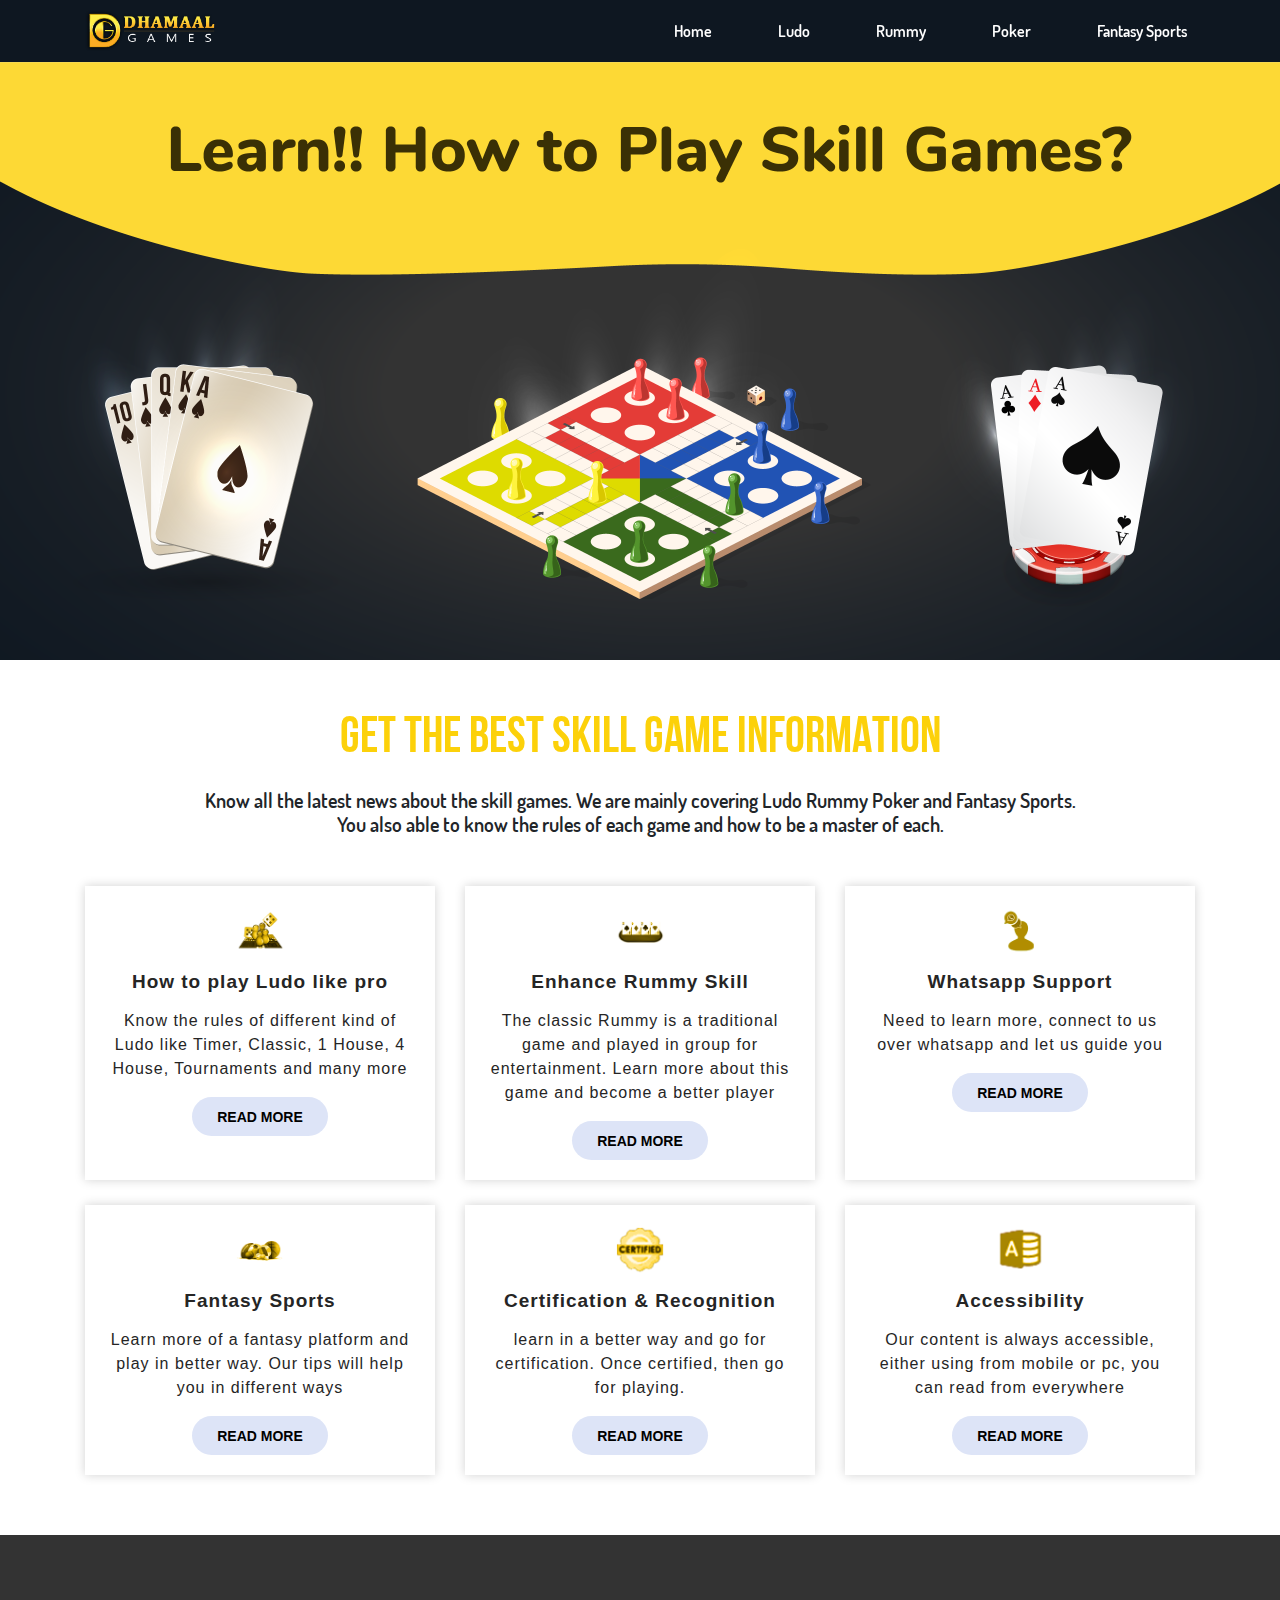
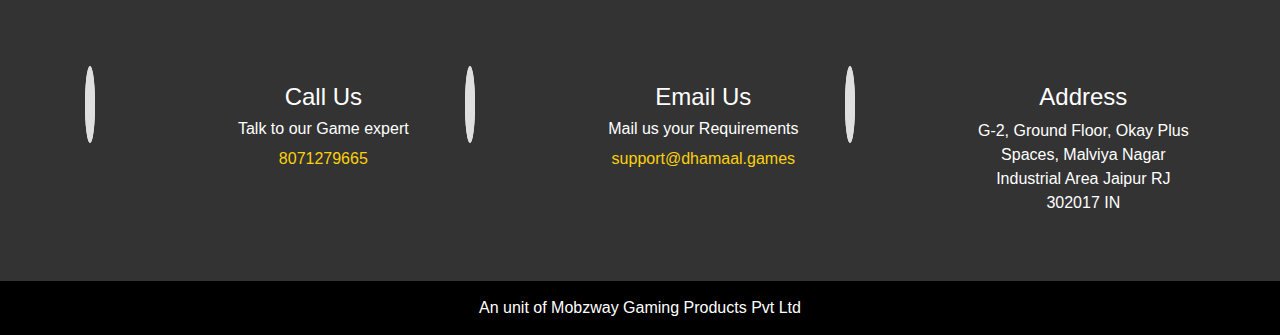
==== commit 7d6668c7: "Add files via upload" ====
--- a/index.html
+++ b/index.html
@@ -111,7 +111,7 @@
             <div class="row">
       <div class="col-md-4">
         <div class="w-100 ern text-center">
-          <img src="assets/img/1-01.png">
+          <img src="assets/img/1-04.png">
           <h2>How to play Ludo like pro</h2>
           <p>Know the rules of different kind of Ludo like Timer, Classic, 1 House, 4 House, Tournaments and many more</p>
           <a href="ludo.html">
@@ -141,7 +141,7 @@
     <div class="row" style="margin-top: 25px;">
       <div class="col-md-4">
         <div class="w-100 ern text-center">
-          <img src="assets/img/1-04.png">
+          <img src="assets/img/1-01.png">
           <h2>Fantasy Sports</h2>
           <p>Learn more of a fantasy platform and play in better way. Our tips will help you in different ways</p>
           <button type="button" class="btn btn-outline-primary howToplayEndBtn">READ MORE</button>
@@ -149,7 +149,7 @@
       </div>
       <div class="col-md-4">
         <div class="w-100 ern text-center">
-          <img src="assets/img/1-05.png">
+          <img src="assets/img/1-06.png">
           <h2>Certification & Recognition</h2>
           <p>learn in a better way and go for certification. Once certified, then go for playing.</p>
           <button type="button" class="btn btn-outline-primary howToplayEndBtn">READ MORE</button>
@@ -157,7 +157,7 @@
       </div>
       <div class="col-md-4">
         <div class="w-100 ern text-center">
-          <img src="assets/img/1-06.png">
+          <img src="assets/img/1-05.png">
           <h2>Accessibility</h2>
           <p>Our content is always accessible, either using from mobile or pc, you can read from everywhere</p>
           <button type="button" class="btn btn-outline-primary howToplayEndBtn">READ MORE</button>
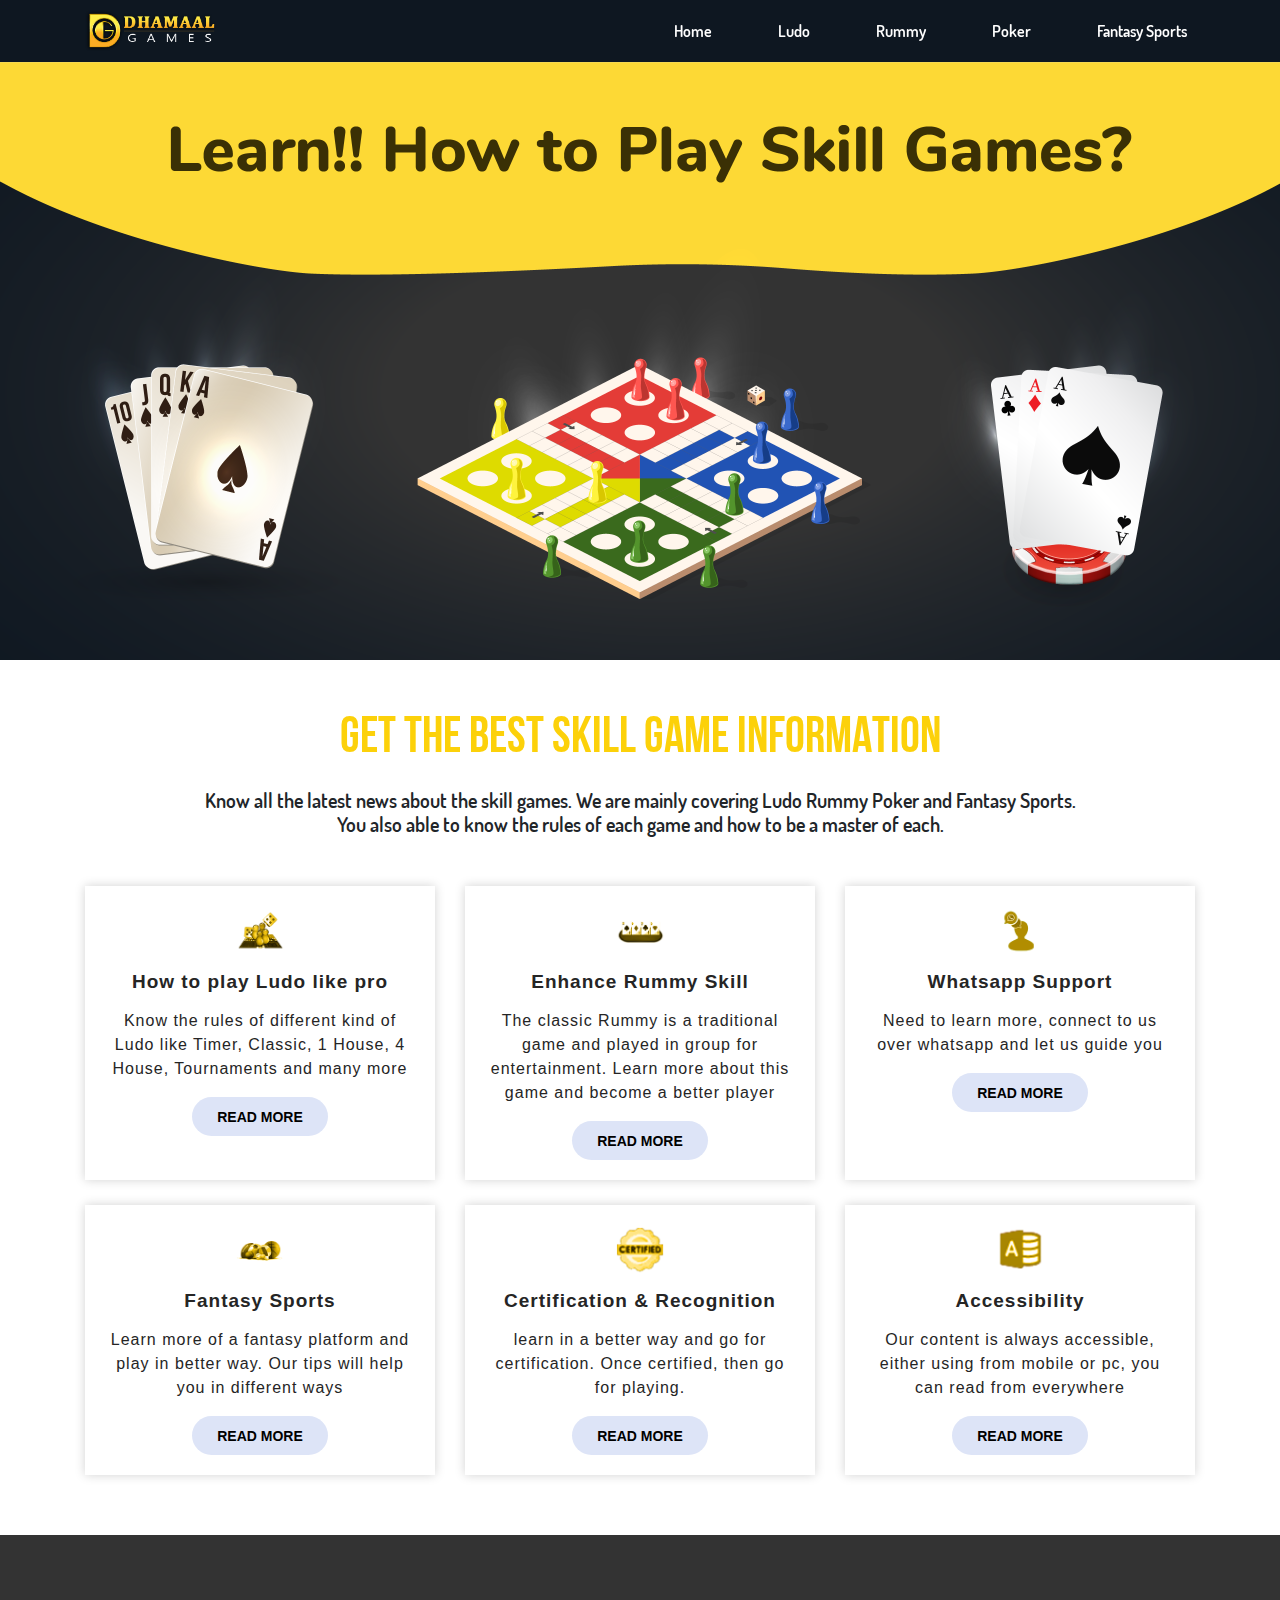
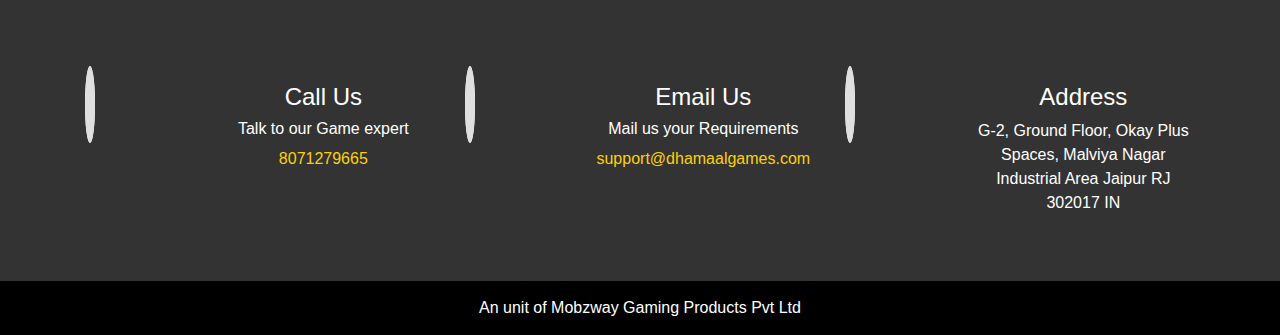
==== commit 0fb9861c: "Add files via upload" ====
--- a/index.html
+++ b/index.html
@@ -144,7 +144,9 @@
           <img src="assets/img/1-01.png">
           <h2>Fantasy Sports</h2>
           <p>Learn more of a fantasy platform and play in better way. Our tips will help you in different ways</p>
-          <button type="button" class="btn btn-outline-primary howToplayEndBtn">READ MORE</button>
+          <a href="fantasy-sports.html">
+          <button type="button" class="btn btn-outline-primary howToplayEndBtn">READ MORE</button>
+      </a>
         </div>
       </div>
       <div class="col-md-4">
@@ -204,7 +206,7 @@
                             <div class="col-md-8 col-8 col2">
                                 <h4>Email Us</h4>
                                 <h6>Mail us your Requirements</h6>
-                                <p>support@dhamaal.games</p>
+                                <p>support@dhamaalgames.com</p>
                             </div>
                         </div>
                     </div>
--- a/assets/css/style.css
+++ b/assets/css/style.css
@@ -408,7 +408,7 @@
   height: auto;
 }
 .mid-populer-sports {
-  padding: 150px 0 92px;
+  padding: 100px 0 92px;
   display: block;
 }
 .mid-populer-sports h4 {
@@ -426,7 +426,7 @@
   margin: 0 20px;
 }
 .mid-populer-sports .icon-box {
-  border-bottom: 1px solid #2a51c0;
+  border-bottom: 1px solid #333;
   margin: 0 auto;
   width: 113px;
   height: 113px;
@@ -724,7 +724,7 @@
 display: flex;
 justify-content: center;
 flex-direction: column;
-border-bottom: 2px solid #1668e2; 
+border-bottom: 2px solid #fdd935; 
 }
 .token_development_ser {
   padding: 100px 0;
@@ -763,14 +763,14 @@
   height: 20px;
   border-radius: 50%;
   border: 3px solid #fff;
-  background: #1668e2;
+  background: #fdd935;
   left: -1.7%;
   -webkit-box-shadow: 0 5px 10px 2px rgba(0, 0, 0, .2);
   box-shadow: 0 5px 5px 0 rgba(0, 0, 0, .2);
 }
 .reason-to-invest .btn-primary {
   color: #fff;
-  background: #ee4f76;
+  background: #fdd935;
   border-radius: 100px;
   font-weight: 600;
   padding: 12px 55px;
@@ -1135,6 +1135,21 @@
 .customeraboutsay h2 {
   margin-bottom: 0;
 }
+a {text-decoration: none !important;}
+.fantasy-sports-block {
+  padding: 100px 0;
+}
+.fantasy-font {
+  font-size: 15px;
+  margin-bottom: 10px;
+}
+.token_dev_sec_img {
+  background: #fff;
+min-height: 419px;
+display: flex;
+align-items: center;
+justify-content: center;
+}
 
 
 
@@ -1153,4 +1168,41 @@
 .top-banner-in .player-box {
   width: 100%;
 }
+}
+
+@media (max-width: 767px) {
+  .magento_wrapper .token_dev_sec {
+  padding: 50px 0 50px;
+}
+.token_dev_sec.token_dev_sec_right::after, .token_dev_sec.token_dev_sec_left::after {
+  width: 5px;
+}
+.hide_mobile {
+  display: none;
+}
+.ourwork ul.nav-tabs {
+  overflow-x: auto;
+  padding-bottom: 10px;
+  margin-bottom: 10px;
+  display: flex;
+  flex-wrap: nowrap;
+  margin-left: 0;
+  border-right: 0;
+}
+.ourwork ul.nav-tabs li.nav-item {
+  min-width: auto;
+  flex: 0 0 auto;
+  width: 100px;
+}
+.ourwork ul.nav-tabs li a.nav-link {
+  min-height: 74px;
+  padding: 10px 0;
+  display: flex;
+  flex-direction: column;
+  font-size: 11px;
+  align-items: center;
+  justify-content: center;
+  border-radius: 6px;
+}
+
 }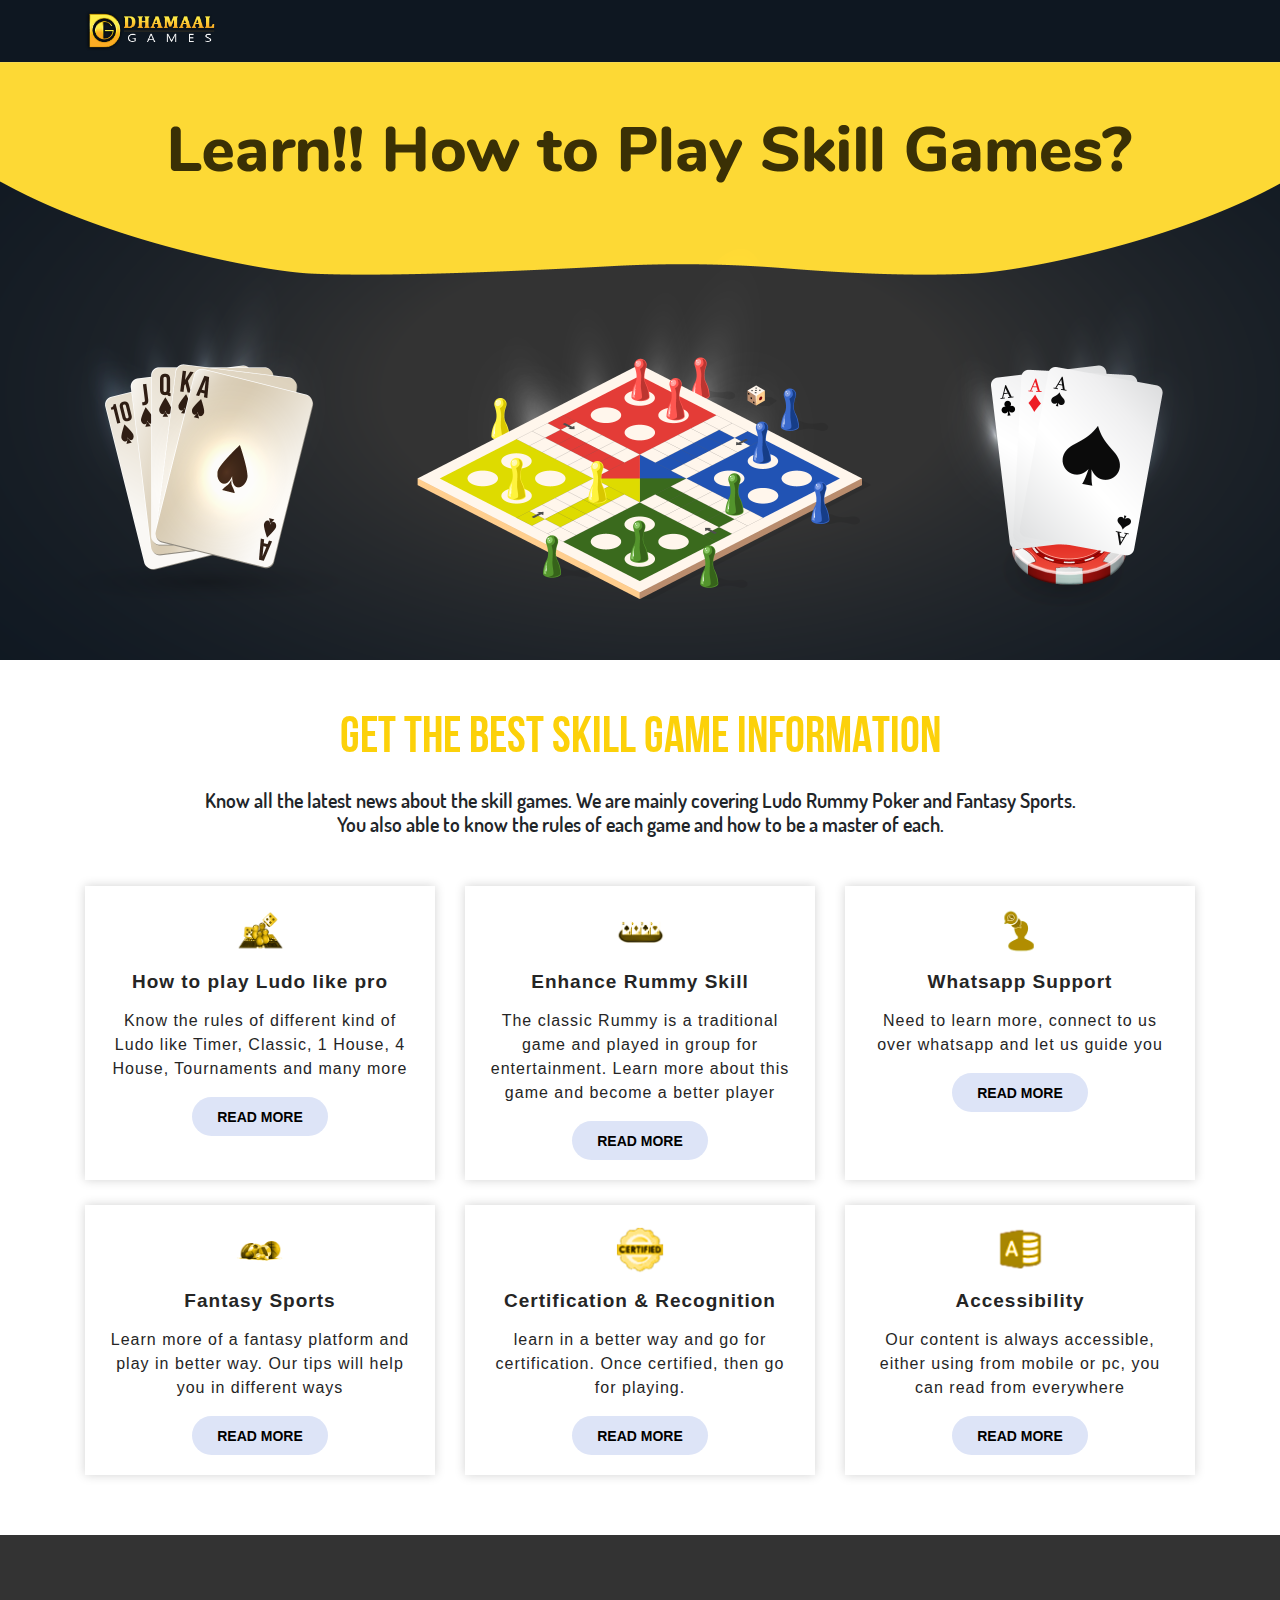
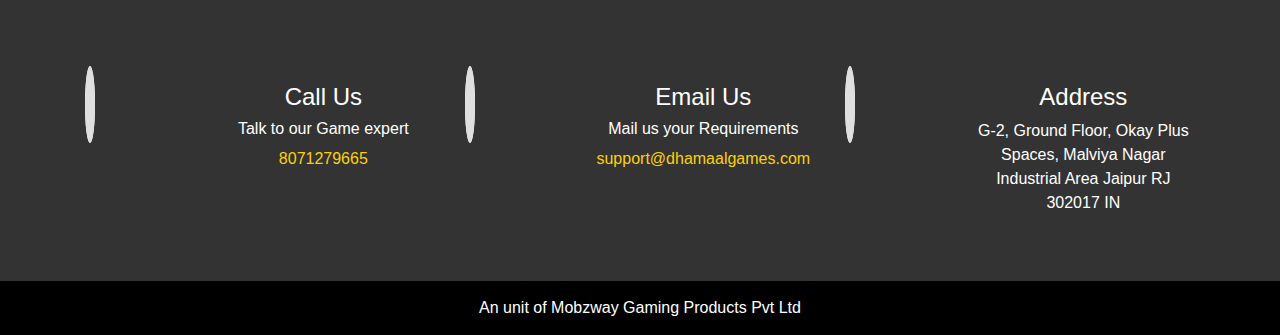
==== commit 8c8f6d85: "Add files via upload" ====
--- a/index.html
+++ b/index.html
@@ -24,7 +24,7 @@
     
     <link rel="stylesheet" type="text/css" href="assets/css/animate.css">
     <link rel="stylesheet" href="https://use.fontawesome.com/releases/v5.6.3/css/all.css" integrity="sha384-UHRtZLI+pbxtHCWp1t77Bi1L4ZtiqrqD80Kn4Z8NTSRyMA2Fd33n5dQ8lWUE00s/" crossorigin="anonymous">
-     <!-- <link href="https://fonts.googleapis.com/css2?family=Rajdhani:wght@300;400;500;600;700&display=swap" rel="stylesheet"> --> 
+     <link href="https://fonts.googleapis.com/css2?family=Montserrat:wght@300;400;500;600;700;800;900&display=swap" rel="stylesheet">
 </head>
 <body>
     
@@ -35,7 +35,7 @@
               <a class="navbar-brand" href="index.html">
                   <img src="assets/img/brand_form.png">
               </a>
-              <button class="navbar-toggler collapsed" type="button" data-toggle="collapse" data-target="#collapsibleNavbar" aria-expanded="false">
+              <button class="navbar-toggler collapsed mobile_menu" type="button" data-toggle="collapse" data-target="#collapsibleNavbar" aria-expanded="false">
                 <i class="fas fa-bars"></i>
               </button>
               <div class="navbar-collapse collapse" id="collapsibleNavbar" style="">
@@ -60,6 +60,33 @@
             </nav>
         </div>
     </header>
+
+    <!-- Mobile-Menu -->
+    <div class="mobile-menu">
+        <div class="logo-menu w-100 text-center">
+            <a href="#"><img src="assets/img/brand_form.png" /></a>
+        </div>
+        <div class="navbar-menu w-100">
+            <ul class="navbar-nav">
+                  <li class="nav-item">
+                    <a class="nav-link" href="index.html">Home</a>
+                  </li>
+                  <li class="nav-item">
+                    <a class="nav-link" href="ludo.html">Ludo</a>
+                  </li>
+                  <li class="nav-item">
+                    <a class="nav-link" href="rummy.html">Rummy</a>
+                  </li>
+                  <li class="nav-item">
+                    <a class="nav-link" href="poker.html">Poker</a>
+                  </li>  
+                  <li class="nav-item">
+                    <a class="nav-link" href="fantasy-sports.html">Fantasy Sports</a>
+                  </li>  
+                </ul>
+        </div>
+    </div>
+    <!-- Mobile-Menu End! -->
 
     <!-- Banner -->
     <section class="banner banner-block" style="">
@@ -242,6 +269,25 @@
     <script>
         new WOW().init();
     </script>
-
+<script defer type="text/javascript"> 
+document.addEventListener('DOMContentLoaded', function () {
+    let navToggle = document.getElementsByClassName('mobile_menu')[0];
+    const html = document.getElementsByTagName("html")[0];
+    let menu = document.getElementsByClassName('navbar-expand-lg')[0];
+
+    navToggle.addEventListener('click', function (e) {
+        e.preventDefault();
+        if(navToggle.contains(e.target)){
+          html.classList.toggle("openNav");
+        } 
+    });
+    document.addEventListener('click', function(e) {
+        let isClickMenu = menu.contains(e.target);
+        if (!isClickMenu) {
+          html.classList.remove("openNav");
+        }
+    });
+});
+</script>
 
 </body></html>--- a/assets/css/style.css
+++ b/assets/css/style.css
@@ -314,8 +314,87 @@
   background: #fdd935;
 }
 
-
-
+/*Header Menu*/
+
+header.fixed-top .navbar-toggler i {
+  display: none;
+}
+header.fixed-top .navbar-toggler {
+  display: inline-block;
+  margin: 3px 0 0 -15px;
+  width: 35px;
+  height: 30px;
+  background: url(../img/toggle-bar.svg) no-repeat;
+  background-position: top center;
+  background-size: 100% 100%;
+  background-repeat: no-repeat;
+  outline: none;
+  text-align: center;
+  filter: brightness(0) invert(1);
+  padding: 0 !important;
+margin: 0;
+}
+.mobile-menu {
+  display: none;
+}
+.mobile-menu {
+  position: fixed;
+  top: 0;
+  left: 0;
+  z-index: 999999999;
+  width: 280px;
+  background-color: #f5f5f5;
+  overflow: hidden;
+  height: 100%;
+  transition: all .5s linear;
+transform: translate3d(-280px, 0, 0);
+}
+.mobile-menu .logo-menu {
+  background: #0e1721;
+  padding: 10px 0;
+}
+.mobile-menu .logo-menu img {
+  width: 150px;
+}
+.mobile-menu ul li a {
+  border-bottom: 0.2px solid #d4d4d4;
+  color: #2e2e2e;
+  letter-spacing: .3px;
+  padding: 15px 20px 15px 20px !important;
+  font-size: 14px;
+  line-height: 19px;
+  font-weight: 500;
+  display: block;
+  font-family: "Montserrat", sans-serif !important;
+}
+.openNav .mobile-menu {
+  transition: all .5s linear;
+  transform: translate3d(0, 0, 0);
+}
+.openNav::before {
+  content: "";
+  display: block;
+  height: 100%;
+  position: fixed;
+  top: 0;
+  width: 100%;
+  right: 0;
+  background-color: rgba(0, 0, 0, 0.6);
+  transition: all 0.8s ease-in;
+  z-index: 9000;
+}
+header #collapsibleNavbar {
+  display: none !important;
+}
+
+
+
+
+@media (max-width: 991px) {
+  .mobile-menu {
+  display: block;
+}
+}
 
   @media (min-width: 576px)
 .p-sm-3 {
@@ -355,9 +434,16 @@
   }
 }
 
+@media (max-width: 767px) {
+  .buy_experience .col-md-4 {
+  margin-bottom: 25px;
+}
+}
 
 
 /*Fantasy Sports*/
+
+
 .top-banner-in {
   position: relative;
   padding-top: 180px;
